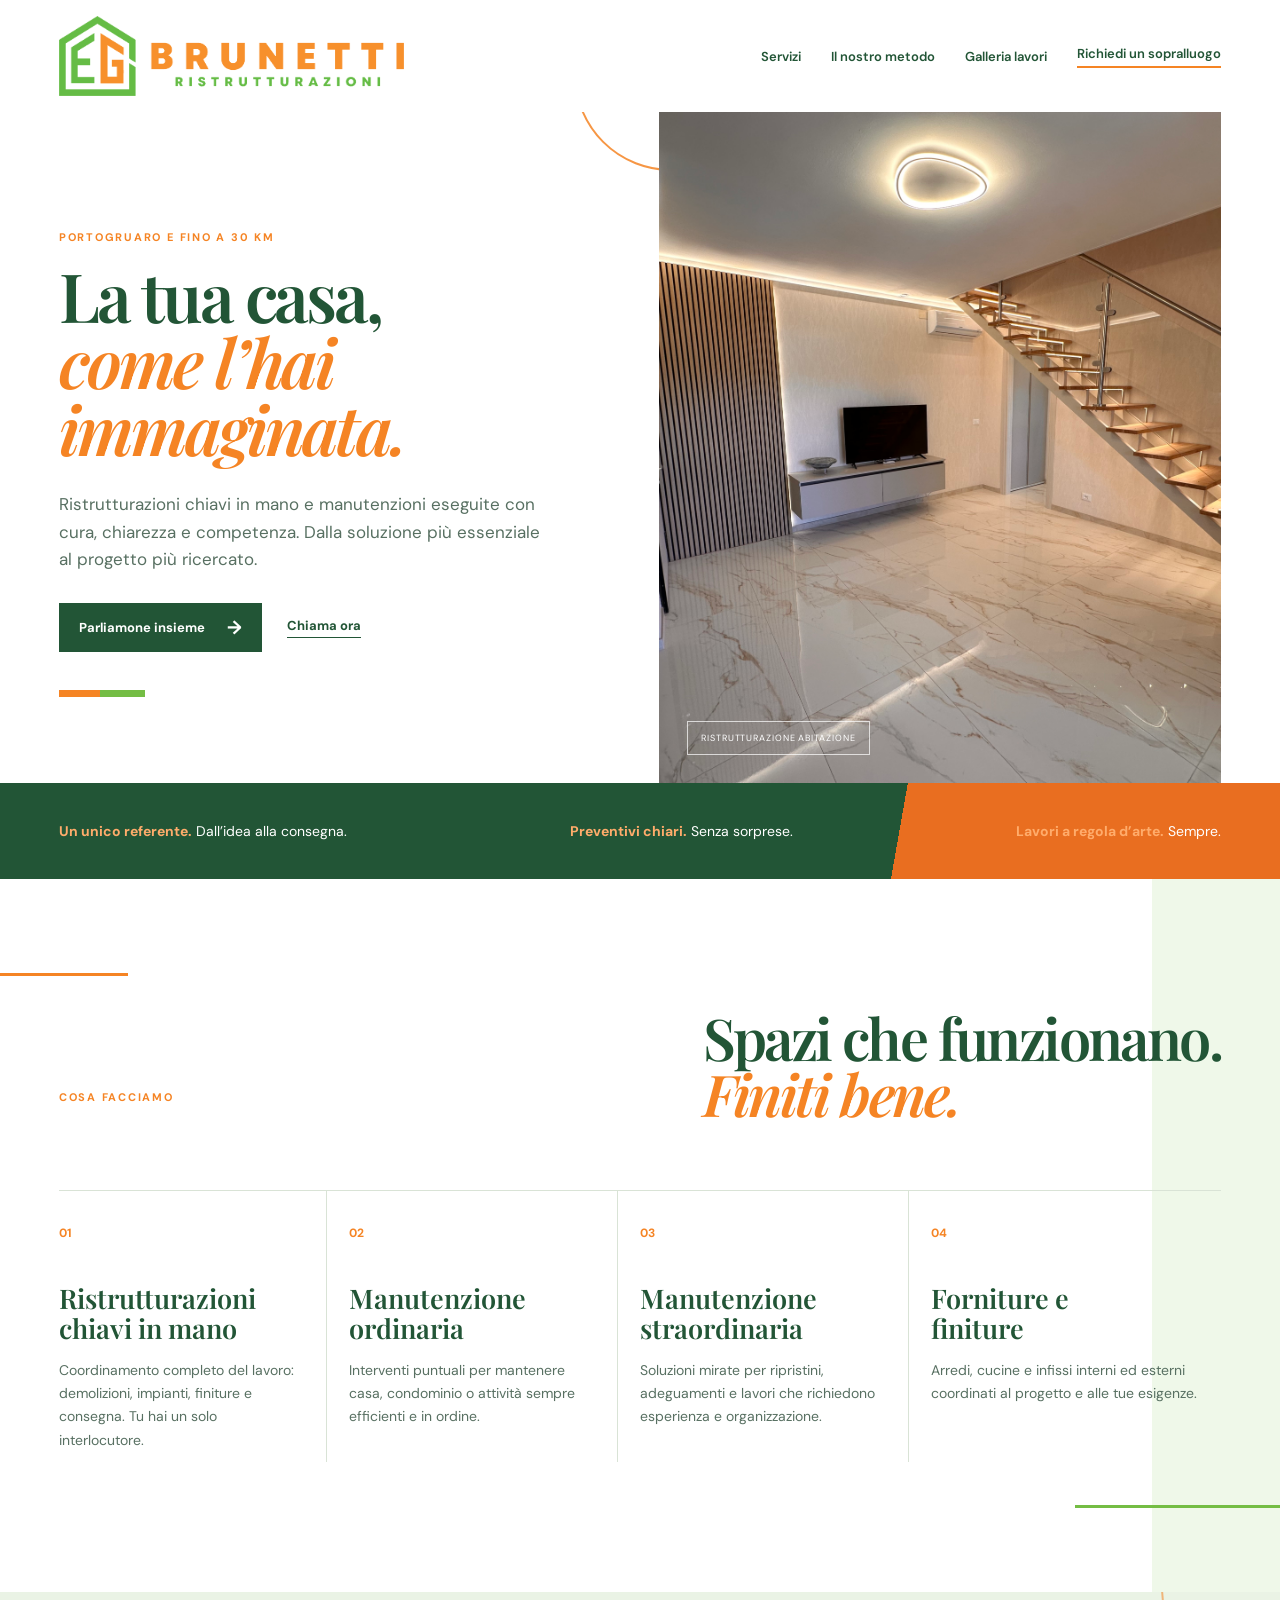
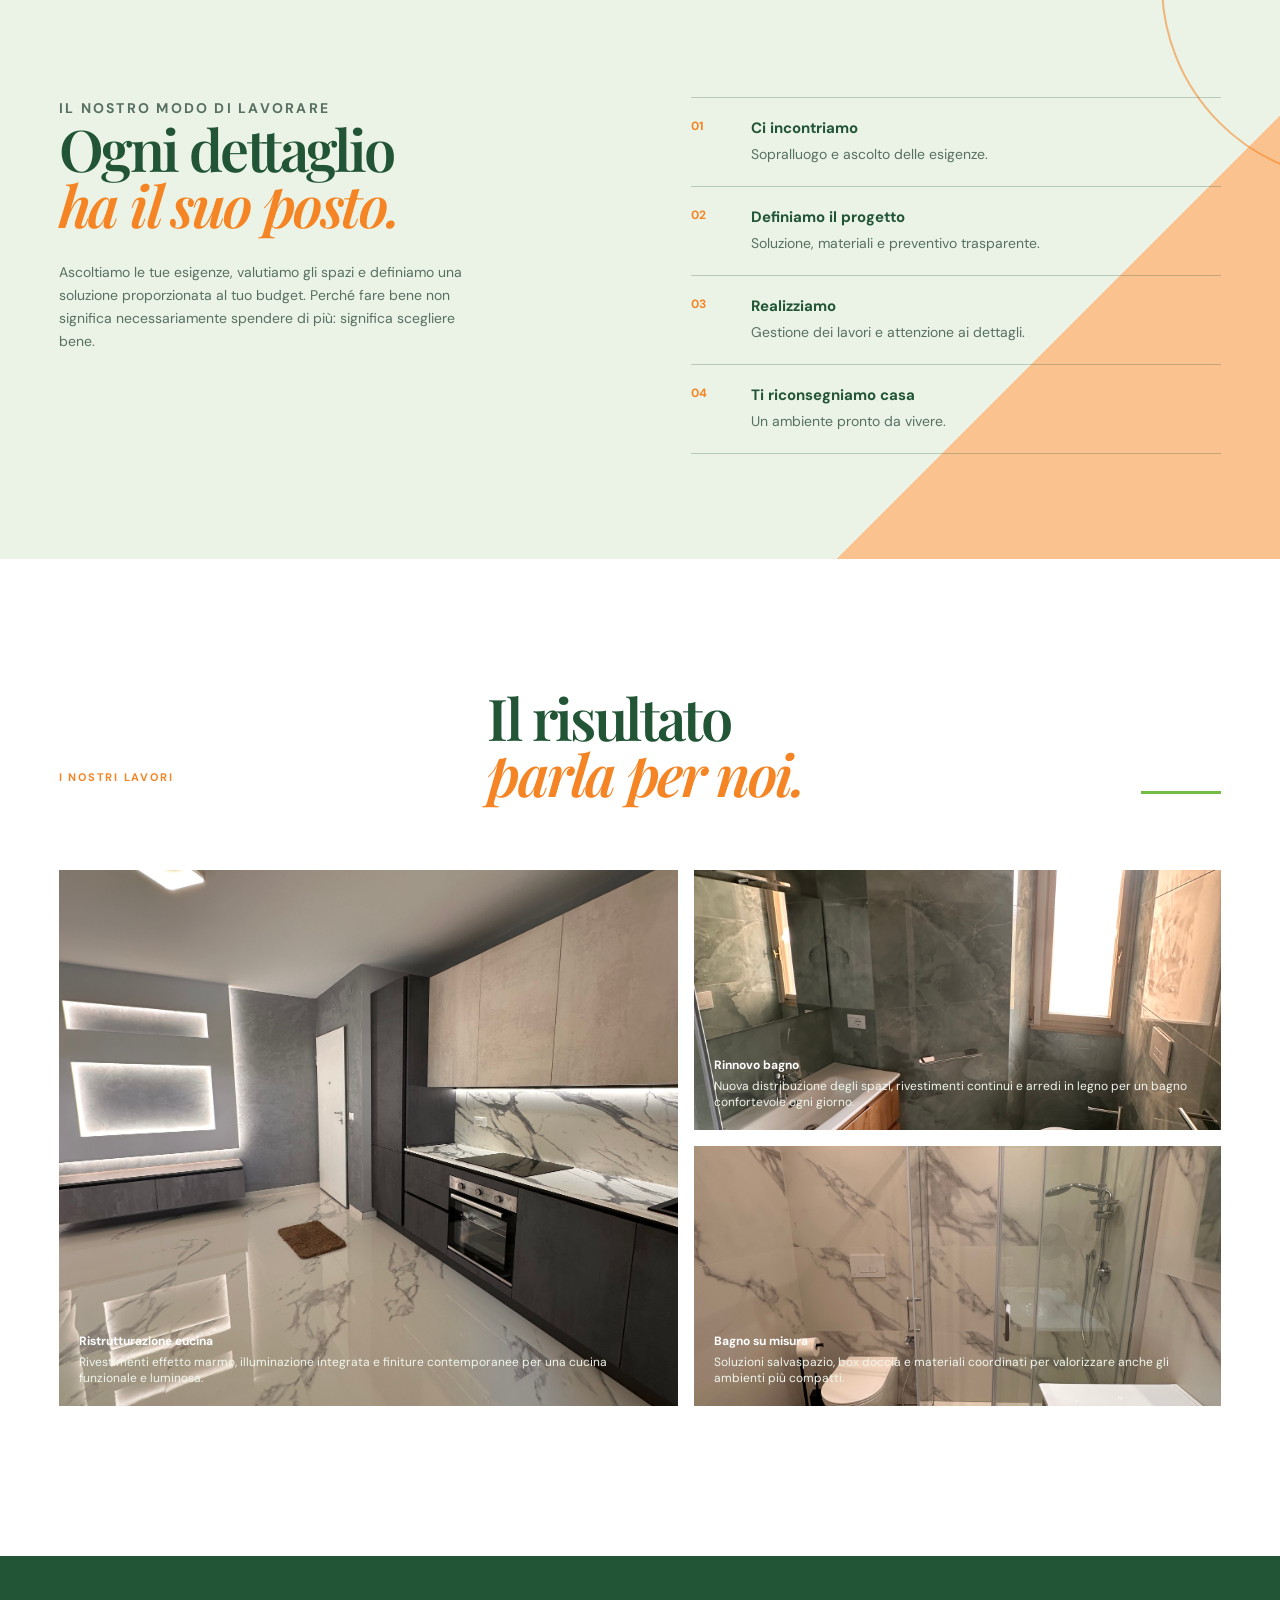
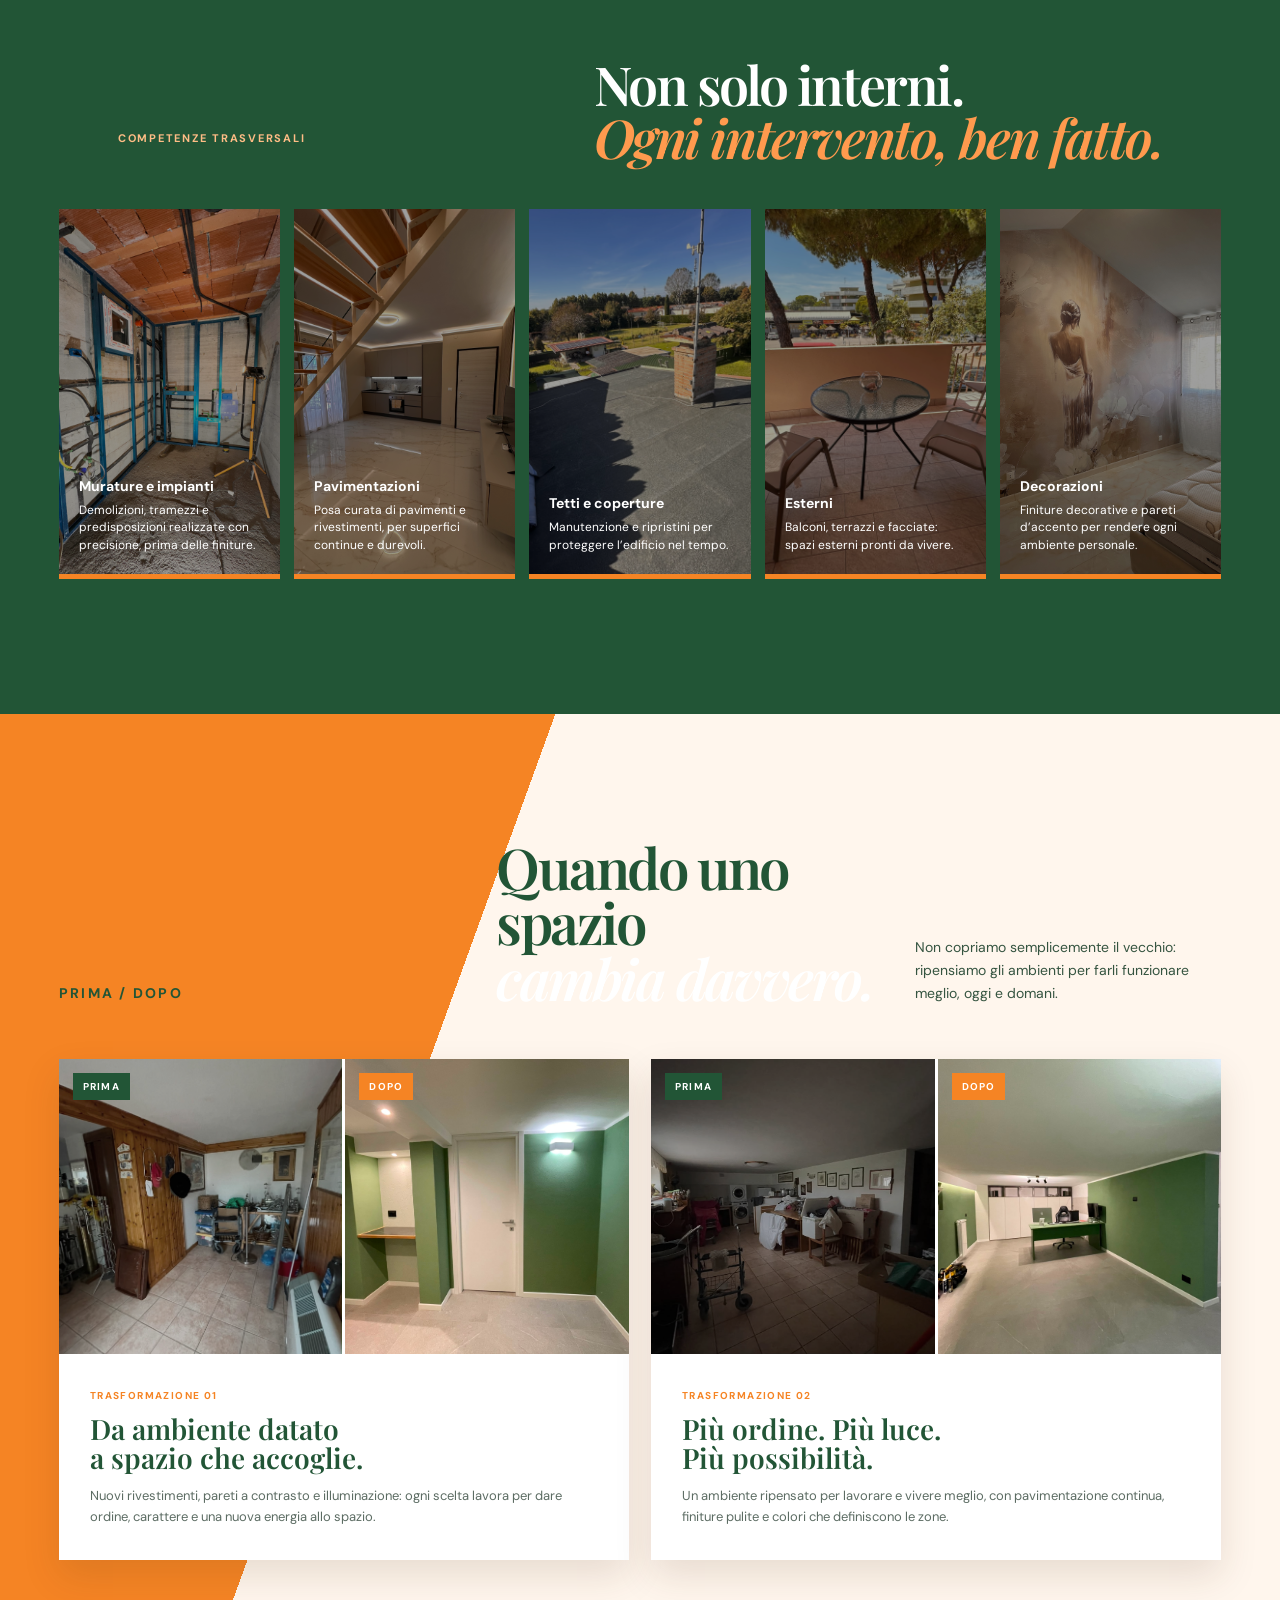
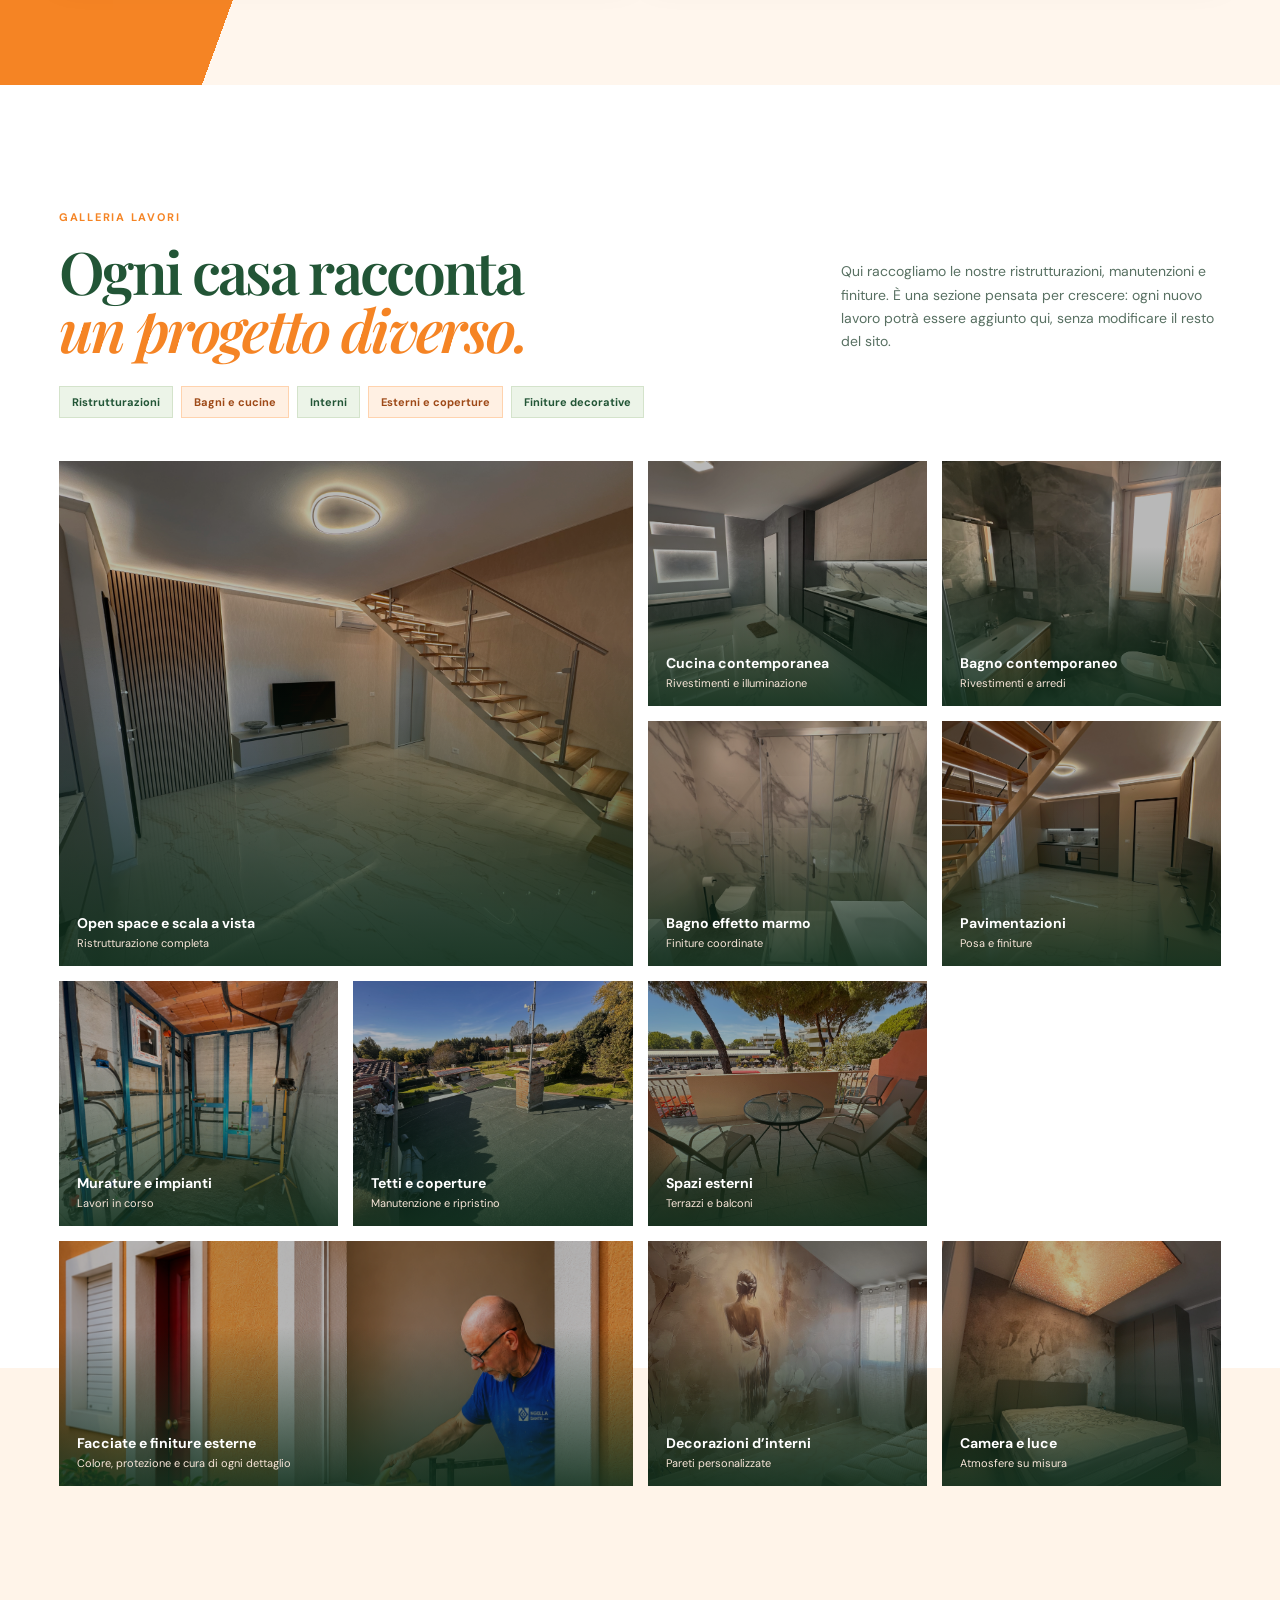
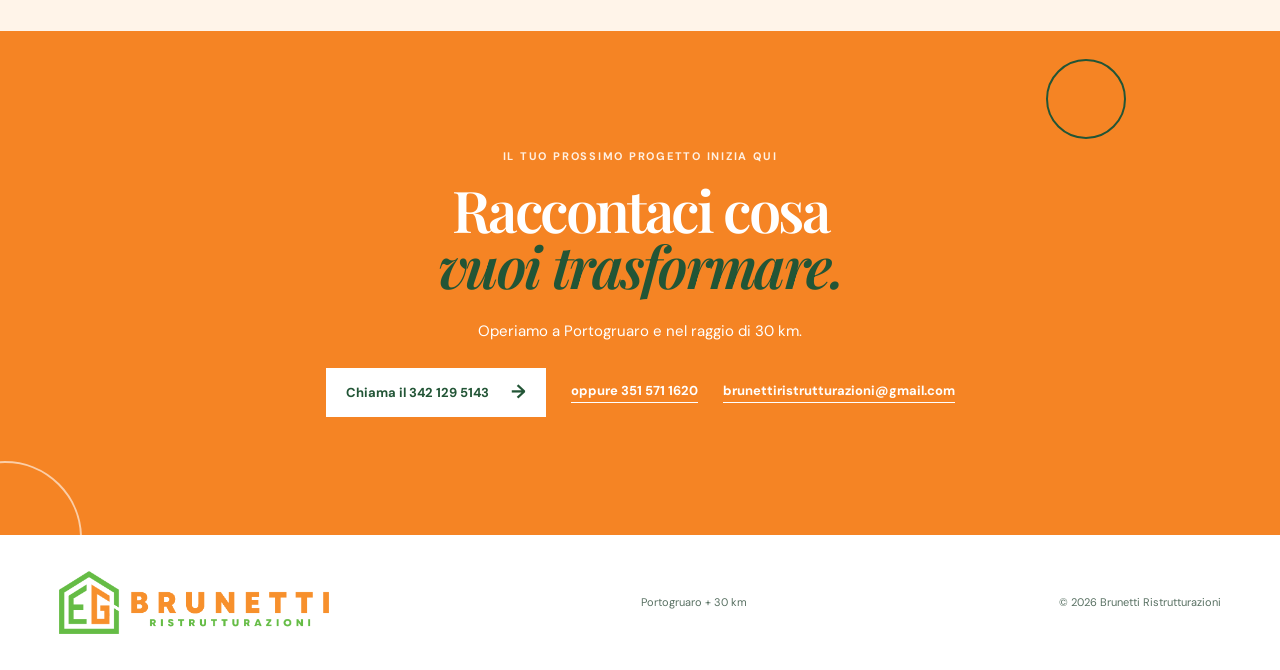
==== index.html @ 53bf651a "Pubblica sito Brunetti Ristrutturazioni" ====
<!doctype html>
<html lang="it">
<head>
  <meta charset="UTF-8" />
  <meta name="viewport" content="width=device-width, initial-scale=1.0" />
  <meta name="description" content="Brunetti Ristrutturazioni: ristrutturazioni chiavi in mano e manutenzioni a Portogruaro e entro 30 km." />
  <title>Brunetti Ristrutturazioni | Portogruaro</title>
  <link rel="preconnect" href="https://fonts.googleapis.com" />
  <link rel="preconnect" href="https://fonts.gstatic.com" crossorigin />
  <link href="https://fonts.googleapis.com/css2?family=DM+Sans:wght@400;500;600;700&family=Playfair+Display:wght@600;700&display=swap" rel="stylesheet" />
  <link rel="stylesheet" href="style.css" />
  <link rel="stylesheet" href="motion.css?v=2" />
  <link rel="stylesheet" href="portfolio.css?v=4" />
  <link rel="stylesheet" href="before-after.css?v=1" />
</head>
<body>
  <header class="site-header">
    <a class="brand" href="#top" aria-label="Brunetti Ristrutturazioni, home"><img src="images/logo-brunetti.png" alt="Brunetti Ristrutturazioni" /></a>
    <button class="menu-toggle" aria-label="Apri il menu" aria-expanded="false">☰</button>
    <nav><a href="#servizi">Servizi</a><a href="#metodo">Il nostro metodo</a><a href="#galleria">Galleria lavori</a><a class="nav-cta" href="#contatti">Richiedi un sopralluogo</a></nav>
  </header>

  <main id="top">
    <section class="hero">
      <div class="hero-copy">
        <p class="eyebrow">PORTOGRUARO E FINO A 30 KM</p>
        <h1>La tua casa,<br><em>come l’hai immaginata.</em></h1>
        <p class="intro">Ristrutturazioni chiavi in mano e manutenzioni eseguite con cura, chiarezza e competenza. Dalla soluzione più essenziale al progetto più ricercato.</p>
        <div class="hero-actions"><a class="button" href="#contatti">Parliamone insieme <span>→</span></a><a class="text-link" href="tel:+393421295143">Chiama ora</a></div>
      </div>
      <div class="hero-visual" aria-label="Ambiente ristrutturato con scala, illuminazione integrata e finiture contemporanee" style="position:relative;overflow:hidden"><img src="images/hero-ristrutturazione.jpeg?v=3" alt="Ristrutturazione di un soggiorno con scala e illuminazione integrata" style="position:absolute;inset:0;width:100%;height:100%;object-fit:cover;z-index:0" /><div class="visual-label" style="position:relative;z-index:1">Ristrutturazione abitazione</div></div>
    </section>

    <section class="trust-strip" aria-label="Punti di forza"><p><strong>Un unico referente.</strong> Dall’idea alla consegna.</p><p><strong>Preventivi chiari.</strong> Senza sorprese.</p><p><strong>Lavori a regola d’arte.</strong> Sempre.</p></section>

    <section id="servizi" class="section services">
      <div class="section-heading"><p class="eyebrow">COSA FACCIAMO</p><h2>Spazi che funzionano.<br><em>Finiti bene.</em></h2></div>
      <div class="service-list service-list-supplies">
        <article><span>01</span><h3>Ristrutturazioni<br>chiavi in mano</h3><p>Coordinamento completo del lavoro: demolizioni, impianti, finiture e consegna. Tu hai un solo interlocutore.</p></article>
        <article><span>02</span><h3>Manutenzione<br>ordinaria</h3><p>Interventi puntuali per mantenere casa, condominio o attività sempre efficienti e in ordine.</p></article>
        <article><span>03</span><h3>Manutenzione<br>straordinaria</h3><p>Soluzioni mirate per ripristini, adeguamenti e lavori che richiedono esperienza e organizzazione.</p></article>
        <article><span>04</span><h3>Forniture e<br>finiture</h3><p>Arredi, cucine e infissi interni ed esterni coordinati al progetto e alle tue esigenze.</p></article>
      </div>
    </section>

    <section id="metodo" class="method-section">
      <div class="method-copy"><p class="eyebrow">IL NOSTRO MODO DI LAVORARE</p><h2>Ogni dettaglio<br><em>ha il suo posto.</em></h2><p>Ascoltiamo le tue esigenze, valutiamo gli spazi e definiamo una soluzione proporzionata al tuo budget. Perché fare bene non significa necessariamente spendere di più: significa scegliere bene.</p></div>
      <ol class="steps"><li><b>01</b><div><h3>Ci incontriamo</h3><p>Sopralluogo e ascolto delle esigenze.</p></div></li><li><b>02</b><div><h3>Definiamo il progetto</h3><p>Soluzione, materiali e preventivo trasparente.</p></div></li><li><b>03</b><div><h3>Realizziamo</h3><p>Gestione dei lavori e attenzione ai dettagli.</p></div></li><li><b>04</b><div><h3>Ti riconsegniamo casa</h3><p>Un ambiente pronto da vivere.</p></div></li></ol>
    </section>

    <section id="lavori" class="section work">
      <div class="section-heading"><p class="eyebrow">I NOSTRI LAVORI</p><h2>Il risultato<br><em>parla per noi.</em></h2></div>
      <div class="gallery">
        <article class="project project-one"><img src="images/cucina-illuminazione.jpeg?v=3" alt="Cucina ristrutturata con illuminazione integrata" style="position:absolute;inset:0;width:100%;height:100%;object-fit:cover;z-index:0" /><span style="position:relative;z-index:1">Ristrutturazione cucina</span><p style="position:relative;z-index:1">Rivestimenti effetto marmo, illuminazione integrata e finiture contemporanee per una cucina funzionale e luminosa.</p></article>
        <article class="project project-two"><img src="images/bagno-verde.jpeg?v=3" alt="Bagno ristrutturato con rivestimenti verdi" style="position:absolute;inset:0;width:100%;height:100%;object-fit:cover;z-index:0" /><span style="position:relative;z-index:1">Rinnovo bagno</span><p style="position:relative;z-index:1">Nuova distribuzione degli spazi, rivestimenti continui e arredi in legno per un bagno confortevole ogni giorno.</p></article>
        <article class="project project-three"><img src="images/bagno-marmo.jpeg?v=3" alt="Bagno ristrutturato con finiture effetto marmo" style="position:absolute;inset:0;width:100%;height:100%;object-fit:cover;z-index:0" /><span style="position:relative;z-index:1">Bagno su misura</span><p style="position:relative;z-index:1">Soluzioni salvaspazio, box doccia e materiali coordinati per valorizzare anche gli ambienti più compatti.</p></article>
      </div>
    </section>

    <section class="portfolio-more" aria-label="Altri interventi realizzati">
      <div class="portfolio-more-heading"><p class="eyebrow">COMPETENZE TRASVERSALI</p><h2>Non solo interni.<br><em>Ogni intervento, ben fatto.</em></h2></div>
      <div class="more-grid">
        <article class="more-card"><img src="images/murature-impianti.jpeg" alt="Lavori di muratura e predisposizione impianti" /><span>Murature e impianti</span><p>Demolizioni, tramezzi e predisposizioni realizzate con precisione, prima delle finiture.</p></article>
        <article class="more-card"><img src="images/pavimentazioni.jpeg" alt="Pavimentazione interna e illuminazione" /><span>Pavimentazioni</span><p>Posa curata di pavimenti e rivestimenti, per superfici continue e durevoli.</p></article>
        <article class="more-card"><img src="images/tetti.jpeg" alt="Intervento di manutenzione su un tetto" /><span>Tetti e coperture</span><p>Manutenzione e ripristini per proteggere l’edificio nel tempo.</p></article>
        <article class="more-card"><img src="images/esterni.jpeg" alt="Spazio esterno e terrazzo rinnovato" /><span>Esterni</span><p>Balconi, terrazzi e facciate: spazi esterni pronti da vivere.</p></article>
        <article class="more-card"><img src="images/decorazioni.jpeg" alt="Decorazione murale in una camera da letto" /><span>Decorazioni</span><p>Finiture decorative e pareti d’accento per rendere ogni ambiente personale.</p></article>
      </div>
    </section>

    <section class="before-after" aria-label="Trasformazioni prima e dopo">
      <div class="before-after-heading"><p class="eyebrow">PRIMA / DOPO</p><h2>Quando uno spazio<br><em>cambia davvero.</em></h2><p>Non copriamo semplicemente il vecchio: ripensiamo gli ambienti per farli funzionare meglio, oggi e domani.</p></div>
      <div class="transformation-grid">
        <article class="transformation">
          <div class="comparison">
            <figure><img src="images/prima-spazio-legno.jpg" alt="Ambiente prima della ristrutturazione" /><figcaption>Prima</figcaption></figure>
            <figure><img src="images/dopo-spazio-verde.jpg" alt="Ambiente rinnovato con finiture verdi" /><figcaption>Dopo</figcaption></figure>
          </div>
          <div class="transformation-copy"><span>TRASFORMAZIONE 01</span><h3>Da ambiente datato<br>a spazio che accoglie.</h3><p>Nuovi rivestimenti, pareti a contrasto e illuminazione: ogni scelta lavora per dare ordine, carattere e una nuova energia allo spazio.</p></div>
        </article>
        <article class="transformation">
          <div class="comparison">
            <figure><img src="images/prima-spazio-ufficio.jpg" alt="Ambiente prima dell'intervento" /><figcaption>Prima</figcaption></figure>
            <figure><img src="images/dopo-spazio-ufficio.jpg" alt="Ufficio rinnovato dopo l'intervento" /><figcaption>Dopo</figcaption></figure>
          </div>
          <div class="transformation-copy"><span>TRASFORMAZIONE 02</span><h3>Più ordine. Più luce.<br>Più possibilità.</h3><p>Un ambiente ripensato per lavorare e vivere meglio, con pavimentazione continua, finiture pulite e colori che definiscono le zone.</p></div>
        </article>
      </div>
    </section>

    <section id="galleria" class="full-portfolio">
      <div class="full-portfolio-intro">
        <div><p class="eyebrow">GALLERIA LAVORI</p><h2>Ogni casa racconta<br><em>un progetto diverso.</em></h2></div>
        <p>Qui raccogliamo le nostre ristrutturazioni, manutenzioni e finiture. È una sezione pensata per crescere: ogni nuovo lavoro potrà essere aggiunto qui, senza modificare il resto del sito.</p>
      </div>
      <div class="gallery-legend"><span>Ristrutturazioni</span><span>Bagni e cucine</span><span>Interni</span><span>Esterni e coperture</span><span>Finiture decorative</span></div>
      <div class="full-grid">
        <!-- Per aggiungere un nuovo lavoro, duplica uno dei blocchi “full-card” qui sotto. -->
        <article class="full-card card-large"><img src="images/hero-ristrutturazione.jpeg" alt="Ristrutturazione di soggiorno con scala a vista" /><div><b>Open space e scala a vista</b><p>Ristrutturazione completa</p></div></article>
        <article class="full-card"><img src="images/cucina-illuminazione.jpeg" alt="Cucina moderna ristrutturata" /><div><b>Cucina contemporanea</b><p>Rivestimenti e illuminazione</p></div></article>
        <article class="full-card"><img src="images/bagno-verde.jpeg" alt="Bagno con rivestimenti verdi" /><div><b>Bagno contemporaneo</b><p>Rivestimenti e arredi</p></div></article>
        <article class="full-card"><img src="images/bagno-marmo.jpeg" alt="Bagno con effetto marmo" /><div><b>Bagno effetto marmo</b><p>Finiture coordinate</p></div></article>
        <article class="full-card"><img src="images/pavimentazioni.jpeg" alt="Pavimentazione lucida in ambiente ristrutturato" /><div><b>Pavimentazioni</b><p>Posa e finiture</p></div></article>
        <article class="full-card"><img src="images/murature-impianti.jpeg" alt="Lavori di muratura e impianti" /><div><b>Murature e impianti</b><p>Lavori in corso</p></div></article>
        <article class="full-card"><img src="images/tetti.jpeg" alt="Lavori su un tetto" /><div><b>Tetti e coperture</b><p>Manutenzione e ripristino</p></div></article>
        <article class="full-card"><img src="images/esterni.jpeg" alt="Terrazzo esterno rinnovato" /><div><b>Spazi esterni</b><p>Terrazzi e balconi</p></div></article>
        <article class="full-card card-facciata"><img src="images/facciata-finiture.png" alt="Lavoro di finitura su una facciata esterna" /><div><b>Facciate e finiture esterne</b><p>Colore, protezione e cura di ogni dettaglio</p></div></article>
        <article class="full-card"><img src="images/decorazioni.jpeg" alt="Parete decorativa in una camera" /><div><b>Decorazioni d’interni</b><p>Pareti personalizzate</p></div></article>
        <article class="full-card"><img src="images/camera-luce.jpeg?v=4" alt="Camera con controsoffitto luminoso" /><div><b>Camera e luce</b><p>Atmosfere su misura</p></div></article>
      </div>
    </section>

    <section id="contatti" class="contact-section"><p class="eyebrow">IL TUO PROSSIMO PROGETTO INIZIA QUI</p><h2>Raccontaci cosa<br><em>vuoi trasformare.</em></h2><p>Operiamo a Portogruaro e nel raggio di 30 km.</p><div class="contact-actions"><a class="button light" href="tel:+393421295143">Chiama il 342 129 5143 <span>→</span></a><a class="phone-link" href="tel:+393515711620">oppure 351 571 1620</a><a class="phone-link" href="mailto:brunettiristrutturazioni@gmail.com">brunettiristrutturazioni@gmail.com</a></div></section>
  </main>
  <footer><a class="brand" href="#top"><img src="images/logo-brunetti.png" alt="Brunetti Ristrutturazioni" /></a><p>Portogruaro + 30 km</p><p>© <span id="year"></span> Brunetti Ristrutturazioni</p></footer>
  <script>document.getElementById('year').textContent = new Date().getFullYear(); const b=document.querySelector('.menu-toggle'),n=document.querySelector('nav');b.addEventListener('click',()=>{n.classList.toggle('open');b.setAttribute('aria-expanded',n.classList.contains('open'))});</script>
</body>
</html>
---- style.css ----
:root{--ink:#225536;--muted:#587062;--paper:#fff;--sand:#edf4eb;--accent:#f58424;--line:#d9e3d6}*{box-sizing:border-box}html{scroll-behavior:smooth}body{margin:0;background:var(--paper);color:var(--ink);font-family:'DM Sans',sans-serif}a{color:inherit;text-decoration:none}.site-header{height:86px;max-width:1340px;margin:auto;padding:0 4.6vw;display:flex;align-items:center;justify-content:space-between}.brand{display:inline-flex;align-items:center}.brand img{display:block;width:218px;height:auto;max-height:58px;object-fit:contain}.site-header nav{display:flex;align-items:center;gap:30px;font-size:13px;font-weight:600}.nav-cta{border-bottom:2px solid var(--accent);padding-bottom:4px}.menu-toggle{display:none;border:0;background:none;font-size:22px;color:var(--ink)}.hero{min-height:610px;max-width:1440px;margin:auto;display:grid;grid-template-columns:1.03fr .97fr}.hero-copy{padding:118px 7vw 86px max(4.6vw,calc((100vw - 1308px)/2));align-self:center}.eyebrow{font-size:11px;letter-spacing:.16em;font-weight:700;color:var(--accent);margin:0 0 18px}h1,h2{font-family:'Playfair Display',serif;font-weight:600;letter-spacing:-.045em;line-height:.98;margin:0}h1{font-size:clamp(48px,5.3vw,80px)}h1 em,h2 em{font-weight:600;color:var(--accent)}.intro{font-size:17px;line-height:1.6;color:var(--muted);max-width:485px;margin:30px 0}.hero-actions,.contact-actions{display:flex;align-items:center;gap:25px}.button{background:var(--ink);color:#fff;padding:16px 20px;font-weight:700;font-size:13px;display:inline-flex;align-items:center;gap:22px;transition:.2s}.button:hover{background:var(--accent)}.button span{font-size:19px;line-height:0}.text-link,.phone-link{font-size:13px;font-weight:700;border-bottom:1px solid currentColor;padding-bottom:3px}.hero-visual{margin:0 4.6vw 0 0;min-height:530px;background:linear-gradient(135deg,rgba(34,85,54,.08),rgba(34,85,54,.32)),url('images/hero.jpg') center/cover,#b8c9b9;display:flex;align-items:flex-end;padding:28px}.visual-label{border:1px solid rgba(255,255,255,.7);color:#fff;padding:10px 13px;text-transform:uppercase;letter-spacing:.1em;font-size:9px}.trust-strip{background:var(--ink);color:white;min-height:96px;padding:24px max(4.6vw,calc((100vw - 1308px)/2));display:flex;align-items:center;justify-content:space-between;gap:25px;font-size:14px}.trust-strip p{margin:0}.trust-strip strong{color:#ffac6b}.section{max-width:1340px;margin:auto;padding:130px 4.6vw}.section-heading{display:flex;justify-content:space-between;align-items:flex-end;margin-bottom:68px}.section-heading h2,.method-copy h2,.contact-section h2{font-size:clamp(42px,4.5vw,65px)}.service-list{display:grid;grid-template-columns:repeat(3,1fr);border-top:1px solid var(--line)}.service-list article{padding:30px 36px 10px 0;margin-right:30px;border-right:1px solid var(--line)}.service-list article:last-child{border:0;margin:0;padding-right:0}.service-list span{font-size:12px;color:var(--accent);font-weight:700}.service-list h3{font-family:'Playfair Display';font-size:27px;line-height:1.1;font-weight:600;margin:42px 0 16px}.service-list p,.method-copy>p,.steps p{font-size:14px;color:var(--muted);line-height:1.65;margin:0}.method-section{background:var(--sand);padding:105px max(4.6vw,calc((100vw - 1308px)/2));display:grid;grid-template-columns:1fr 1fr;gap:8vw}.method-copy>p:not(.eyebrow){max-width:430px;margin-top:28px}.steps{list-style:none;padding:0;margin:0;border-top:1px solid rgba(34,85,54,.25)}.steps li{display:grid;grid-template-columns:60px 1fr;padding:20px 0;border-bottom:1px solid rgba(34,85,54,.25)}.steps b{color:var(--accent);font-size:12px}.steps h3{margin:0 0 5px;font-size:15px}.work{padding-bottom:150px}.gallery{display:grid;grid-template-columns:1.08fr .92fr;grid-template-rows:260px 260px;gap:16px}.project{background-color:#b8c9b9;background-position:center;background-size:cover;display:flex;flex-direction:column;justify-content:flex-end;padding:20px;color:#fff;position:relative;isolation:isolate}.project:before{content:'';position:absolute;inset:0;background:linear-gradient(180deg,transparent,rgba(23,68,43,.65));z-index:-1}.project-one{grid-row:span 2;background-image:url('images/project-1.jpg')}.project-two{background-image:url('images/project-2.jpg')}.project-three{background-image:url('images/project-3.jpg')}.project span{font-weight:700;font-size:12px}.project p{font-size:12px;margin:5px 0 0;color:#f0f6ed}.contact-section{background:var(--accent);color:#fff;text-align:center;padding:118px 20px}.contact-section .eyebrow{color:#fff0e2}.contact-section h2 em{color:var(--ink)}.contact-section>p:not(.eyebrow){font-size:15px;margin:27px 0}.contact-actions{justify-content:center}.button.light{background:#fff;color:var(--ink)}.button.light:hover{background:var(--ink);color:#fff}footer{max-width:1340px;margin:auto;padding:36px 4.6vw;display:flex;justify-content:space-between;align-items:center;font-size:11px;color:var(--muted)}footer p{margin:0}@media(max-width:760px){.site-header{height:72px}.brand img{width:180px;max-height:46px}.menu-toggle{display:block}.site-header nav{display:none}.site-header nav.open{display:flex;position:absolute;z-index:2;top:72px;left:0;right:0;background:var(--paper);padding:20px 5vw;flex-direction:column;align-items:flex-start;gap:20px;border-bottom:1px solid var(--line)}.hero{grid-template-columns:1fr}.hero-copy{padding:70px 7vw 55px}.hero-visual{margin:0;min-height:350px}.trust-strip{display:block;padding-top:24px;padding-bottom:24px}.trust-strip p{margin:11px 0}.section{padding:78px 7vw}.section-heading{display:block;margin-bottom:42px}.section-heading .eyebrow{margin-bottom:12px}.service-list{display:block}.service-list article{border-right:0;border-bottom:1px solid var(--line);padding:25px 0;margin:0}.service-list h3{margin:24px 0 10px}.method-section{padding:78px 7vw;display:block}.steps{margin-top:50px}.gallery{display:block}.project{height:260px;margin-bottom:14px}.contact-section{padding:78px 7vw}.contact-actions{flex-direction:column;gap:20px}footer{padding:30px 7vw;align-items:flex-start;gap:20px;flex-direction:column}}
---- motion.css ----
/* Dettagli grafici del marchio: linee sottili, verdi e arancioni. */
.hero { position: relative; overflow: hidden; }
.hero::before { content: ''; position: absolute; width: 190px; height: 190px; right: 40%; top: -135px; border: 2px solid var(--accent); border-radius: 50%; opacity: .85; }
.hero::after { content: ''; position: absolute; width: 128px; height: 128px; right: 32%; bottom: -94px; border: 2px solid #74bd44; border-radius: 50%; opacity: .9; }
.hero-copy, .hero-visual { position: relative; z-index: 1; }

.services { position: relative; }
.services::before { content: ''; position: absolute; left: 0; top: 94px; width: 10vw; max-width: 135px; height: 3px; background: var(--accent); }
.services::after { content: ''; position: absolute; right: 0; bottom: 84px; width: 16vw; max-width: 220px; height: 3px; background: #74bd44; }

.method-section { position: relative; overflow: hidden; }
.method-section::before { content: ''; position: absolute; width: 390px; height: 390px; right: -275px; top: -205px; border: 2px solid var(--accent); border-radius: 50%; opacity: .55; }
.method-copy, .steps { position: relative; z-index: 1; }

.work .section-heading::after { content: ''; display: block; width: 80px; height: 3px; margin: 0 0 8px 24px; background: #74bd44; }

.contact-section { position: relative; overflow: hidden; }
.contact-section::before, .contact-section::after { content: ''; position: absolute; border: 2px solid rgba(255,255,255,.6); border-radius: 50%; }
.contact-section::before { width: 150px; height: 150px; left: -72px; bottom: -80px; }
.contact-section::after { width: 76px; height: 76px; right: 12%; top: 28px; border-color: var(--ink); }
.contact-section > * { position: relative; z-index: 1; }

@media (max-width: 760px) {
  .hero::before { right: -70px; top: -112px; }
  .hero::after { right: 12px; bottom: -88px; }
  .services::before { top: 45px; width: 52px; }
  .services::after { bottom: 42px; width: 82px; }
  .work .section-heading::after { margin: 21px 0 0; }
}

/* Fotografie selezionate dal portfolio Brunetti Ristrutturazioni. */
.hero-visual {
  background-image: linear-gradient(135deg, rgba(34, 85, 54, .08), rgba(34, 85, 54, .32)), url('images/hero-ristrutturazione.jpeg') !important;
}
.project-one { background-image: url('images/cucina-illuminazione.jpeg') !important; }
.project-two { background-image: url('images/bagno-verde.jpeg') !important; }
.project-three { background-image: url('images/bagno-marmo.jpeg') !important; }

.service-list-supplies { grid-template-columns: repeat(4, 1fr); }
.service-list-supplies article { margin-right: 22px; padding-right: 24px; }

.portfolio-more { max-width: 1340px; margin: 0 auto; padding: 0 4.6vw 135px; }
.portfolio-more-heading { display: flex; justify-content: space-between; align-items: flex-end; margin-bottom: 46px; }
.portfolio-more-heading h2 { font-family: 'Playfair Display', serif; font-size: clamp(38px, 4.2vw, 58px); font-weight: 600; letter-spacing: -.045em; line-height: .98; margin: 0; }
.portfolio-more-heading h2 em { color: var(--accent); }
.more-grid { display: grid; grid-template-columns: repeat(5, minmax(0, 1fr)); gap: 14px; }
.more-card { min-height: 370px; position: relative; overflow: hidden; display: flex; flex-direction: column; justify-content: flex-end; padding: 20px; color: #fff; background: var(--ink); }
.more-card img { position: absolute; inset: 0; width: 100%; height: 100%; object-fit: cover; filter: brightness(.62); }
.more-card span, .more-card p { position: relative; z-index: 1; }
.more-card span { font-size: 14px; font-weight: 700; }
.more-card p { margin: 7px 0 0; font-size: 12px; line-height: 1.45; }

@media (max-width: 960px) {
  .service-list-supplies { grid-template-columns: repeat(2, 1fr); }
  .service-list-supplies article:nth-child(2) { border-right: 0; margin-right: 0; padding-right: 0; }
  .more-grid { grid-template-columns: repeat(3, 1fr); }
}

@media (max-width: 760px) {
  .service-list-supplies article { margin-right: 0; padding-right: 0; }
  .portfolio-more { padding: 0 7vw 78px; }
  .portfolio-more-heading { display: block; margin-bottom: 34px; }
  .more-grid { grid-template-columns: 1fr; }
  .more-card { min-height: 290px; }
}
---- portfolio.css ----
/* Colore e galleria completa: tutte le aggiunte future restano concentrate qui. */
.hero-copy::after { content: ''; display: block; width: 86px; height: 7px; margin-top: 38px; background: linear-gradient(90deg, var(--accent) 0 48%, #74bd44 48% 100%); }
.trust-strip { background: linear-gradient(100deg, var(--ink) 0 70%, #e96e20 70% 100%); }
.services { background: linear-gradient(90deg, #fff 0 90%, #eff8e9 90% 100%); }
.method-section { background: linear-gradient(135deg, #eaf3e5 0 76%, #f9c28f 76% 100%); }
.portfolio-more { padding-top: 102px; background: #225536; color: #fff; max-width: none; }
.portfolio-more .eyebrow { color: #ffbd86; }
.portfolio-more h2 em { color: #ff9a4e; }
.portfolio-more .more-grid { max-width: 1340px; margin: 0 auto; }
.portfolio-more-heading { max-width: 1340px; margin-left: auto; margin-right: auto; padding: 0 4.6vw; }
.more-card { border-bottom: 5px solid var(--accent); }

.full-portfolio { max-width: 1440px; margin: 0 auto; padding: 125px 4.6vw 145px; background: linear-gradient(180deg, #fff 0 83%, #fff4e9 83% 100%); }
.full-portfolio-intro { display: flex; justify-content: space-between; align-items: flex-end; gap: 60px; margin-bottom: 28px; }
.full-portfolio h2 { font-family: 'Playfair Display', serif; font-size: clamp(42px, 4.6vw, 66px); font-weight: 600; letter-spacing: -.045em; line-height: .98; margin: 0; }
.full-portfolio h2 em { color: var(--accent); }
.full-portfolio-intro > p { max-width: 380px; margin: 0 0 5px; color: var(--muted); font-size: 14px; line-height: 1.65; }
.gallery-legend { display: flex; flex-wrap: wrap; gap: 8px; margin: 0 0 43px; }
.gallery-legend span { padding: 8px 12px; color: var(--ink); background: #ecf4e8; border: 1px solid #d4e3cb; font-size: 11px; font-weight: 700; }
.gallery-legend span:nth-child(even) { color: #9e4917; background: #fff0e3; border-color: #ffd3ae; }
.full-grid { display: grid; grid-template-columns: repeat(4, minmax(0, 1fr)); grid-auto-rows: 245px; gap: 15px; }
.full-card { position: relative; overflow: hidden; background: var(--ink); color: #fff; isolation: isolate; }
.full-card.card-large { grid-column: span 2; grid-row: span 2; }
.full-card.card-facciata { grid-column: span 2; }
.full-card.card-facciata img { object-position: 34% center; }
.full-card img { width: 100%; height: 100%; object-fit: cover; display: block; filter: brightness(.72); transition: transform .4s ease, filter .4s ease; }
.full-card::after { content: ''; position: absolute; inset: 35% 0 0; background: linear-gradient(transparent, rgba(18, 50, 31, .88)); z-index: 1; }
.full-card:hover img { transform: scale(1.045); filter: brightness(.85); }
.full-card div { position: absolute; right: 18px; bottom: 16px; left: 18px; z-index: 2; }
.full-card b { display: block; font-size: 14px; }
.full-card p { margin: 4px 0 0; color: #f8e6d9; font-size: 11px; }
.site-header { height: 112px; }
.site-header .brand img { width: 345px; max-height: 82px; }
footer .brand img { width: 270px; max-height: 64px; }

@media (max-width: 900px) {
  .full-portfolio-intro { display: block; }
  .full-portfolio-intro > p { margin-top: 26px; }
  .full-grid { grid-template-columns: repeat(2, minmax(0, 1fr)); grid-auto-rows: 280px; }
  .portfolio-more-heading { padding: 0 7vw; }
}
@media (max-width: 760px) {
  .site-header { height: 88px; }
  .site-header .brand img { width: 250px; max-height: 59px; }
  footer .brand img { width: 220px; max-height: 53px; }
  .trust-strip { background: var(--ink); }
  .services { background: #fff; }
  .method-section { background: #eaf3e5; }
  .portfolio-more { padding-top: 78px; }
  .full-portfolio { padding: 80px 7vw; }
  .gallery-legend { margin-bottom: 28px; }
  .full-grid { grid-template-columns: 1fr; grid-auto-rows: 265px; }
  .full-card.card-large { grid-column: auto; grid-row: auto; min-height: 360px; }
  .full-card.card-facciata { grid-column: auto; }
}
---- before-after.css ----
.before-after { padding: 125px 4.6vw; background: linear-gradient(110deg, #f58424 0 34%, #fff6ed 34% 100%); }
.before-after-heading { max-width: 1340px; margin: 0 auto 54px; display: grid; grid-template-columns: 1.05fr 1fr .8fr; align-items: end; gap: 35px; }
.before-after-heading .eyebrow { color: #225536; }
.before-after-heading h2 { margin: 0; color: #225536; font-family: 'Playfair Display', serif; font-size: clamp(42px, 4.4vw, 64px); font-weight: 600; letter-spacing: -.045em; line-height: .98; }
.before-after-heading h2 em { color: #fff; }
.before-after-heading > p { margin: 0; color: #355440; font-size: 14px; line-height: 1.65; }
.transformation-grid { max-width: 1340px; margin: 0 auto; display: grid; grid-template-columns: repeat(2, minmax(0, 1fr)); gap: 22px; }
.transformation { background: #fff; box-shadow: 0 16px 35px rgba(78, 48, 20, .13); }
.comparison { display: grid; grid-template-columns: 1fr 1fr; gap: 3px; background: #fff; }
.comparison figure { position: relative; min-height: 295px; margin: 0; overflow: hidden; background: #e1ded9; }
.comparison img { display: block; width: 100%; height: 100%; position: absolute; inset: 0; object-fit: cover; }
.comparison figure:first-child img { filter: saturate(.7) brightness(.82); }
.comparison figcaption { position: absolute; top: 14px; left: 14px; padding: 7px 10px; color: #fff; background: #225536; font-size: 10px; font-weight: 700; letter-spacing: .12em; text-transform: uppercase; }
.comparison figure:last-child figcaption { background: #f58424; }
.transformation-copy { padding: 29px 31px 33px; }
.transformation-copy span { color: #f58424; font-size: 10px; font-weight: 700; letter-spacing: .14em; }
.transformation-copy h3 { margin: 10px 0 12px; color: #225536; font-family: 'Playfair Display', serif; font-size: 28px; font-weight: 600; line-height: 1.05; }
.transformation-copy p { margin: 0; color: #5c6c63; font-size: 13px; line-height: 1.65; }
@media (max-width: 900px) { .before-after-heading { display: block; } .before-after-heading > p { max-width: 420px; margin-top: 25px; } .transformation-grid { grid-template-columns: 1fr; max-width: 650px; } }
@media (max-width: 760px) { .before-after { padding: 78px 7vw; background: linear-gradient(180deg, #f58424 0 22%, #fff6ed 22% 100%); } .before-after-heading h2 { font-size: 43px; } .comparison figure { min-height: 205px; } .transformation-copy { padding: 24px 20px 27px; } .transformation-copy h3 { font-size: 25px; } }
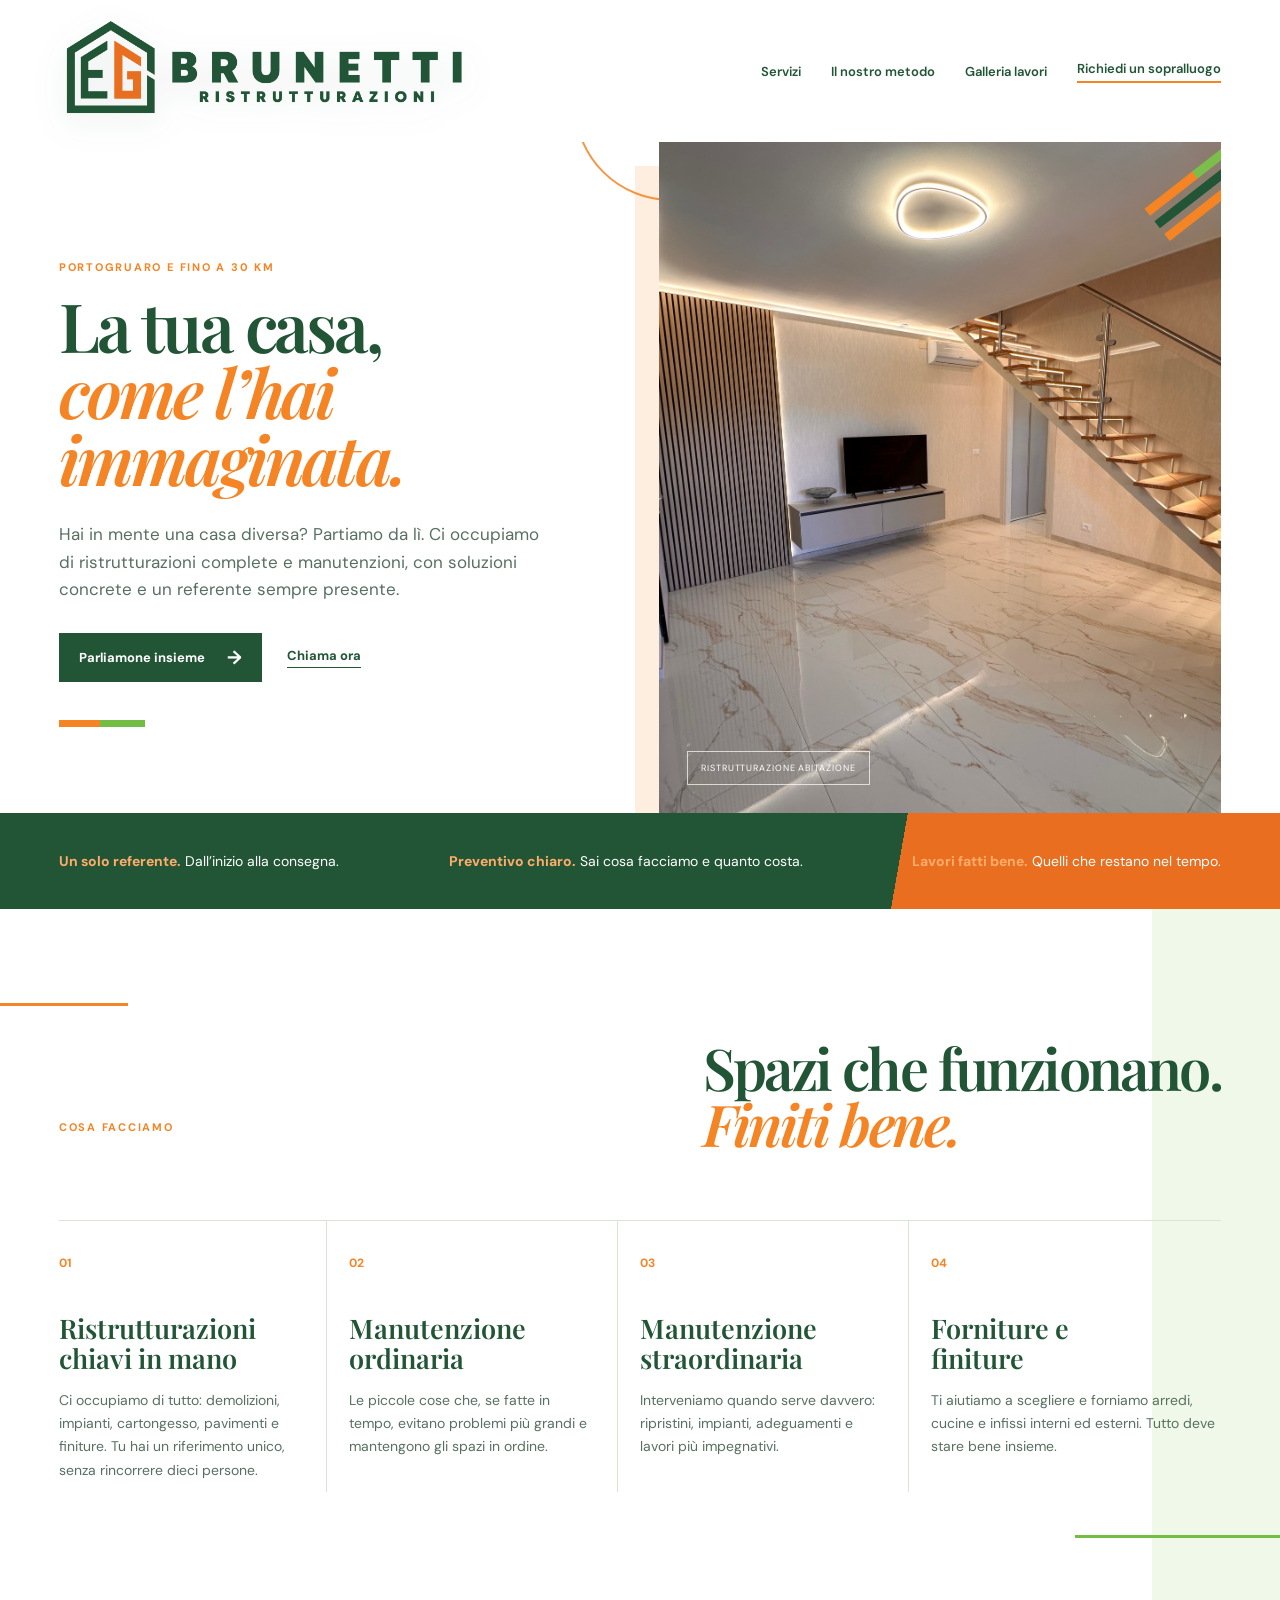
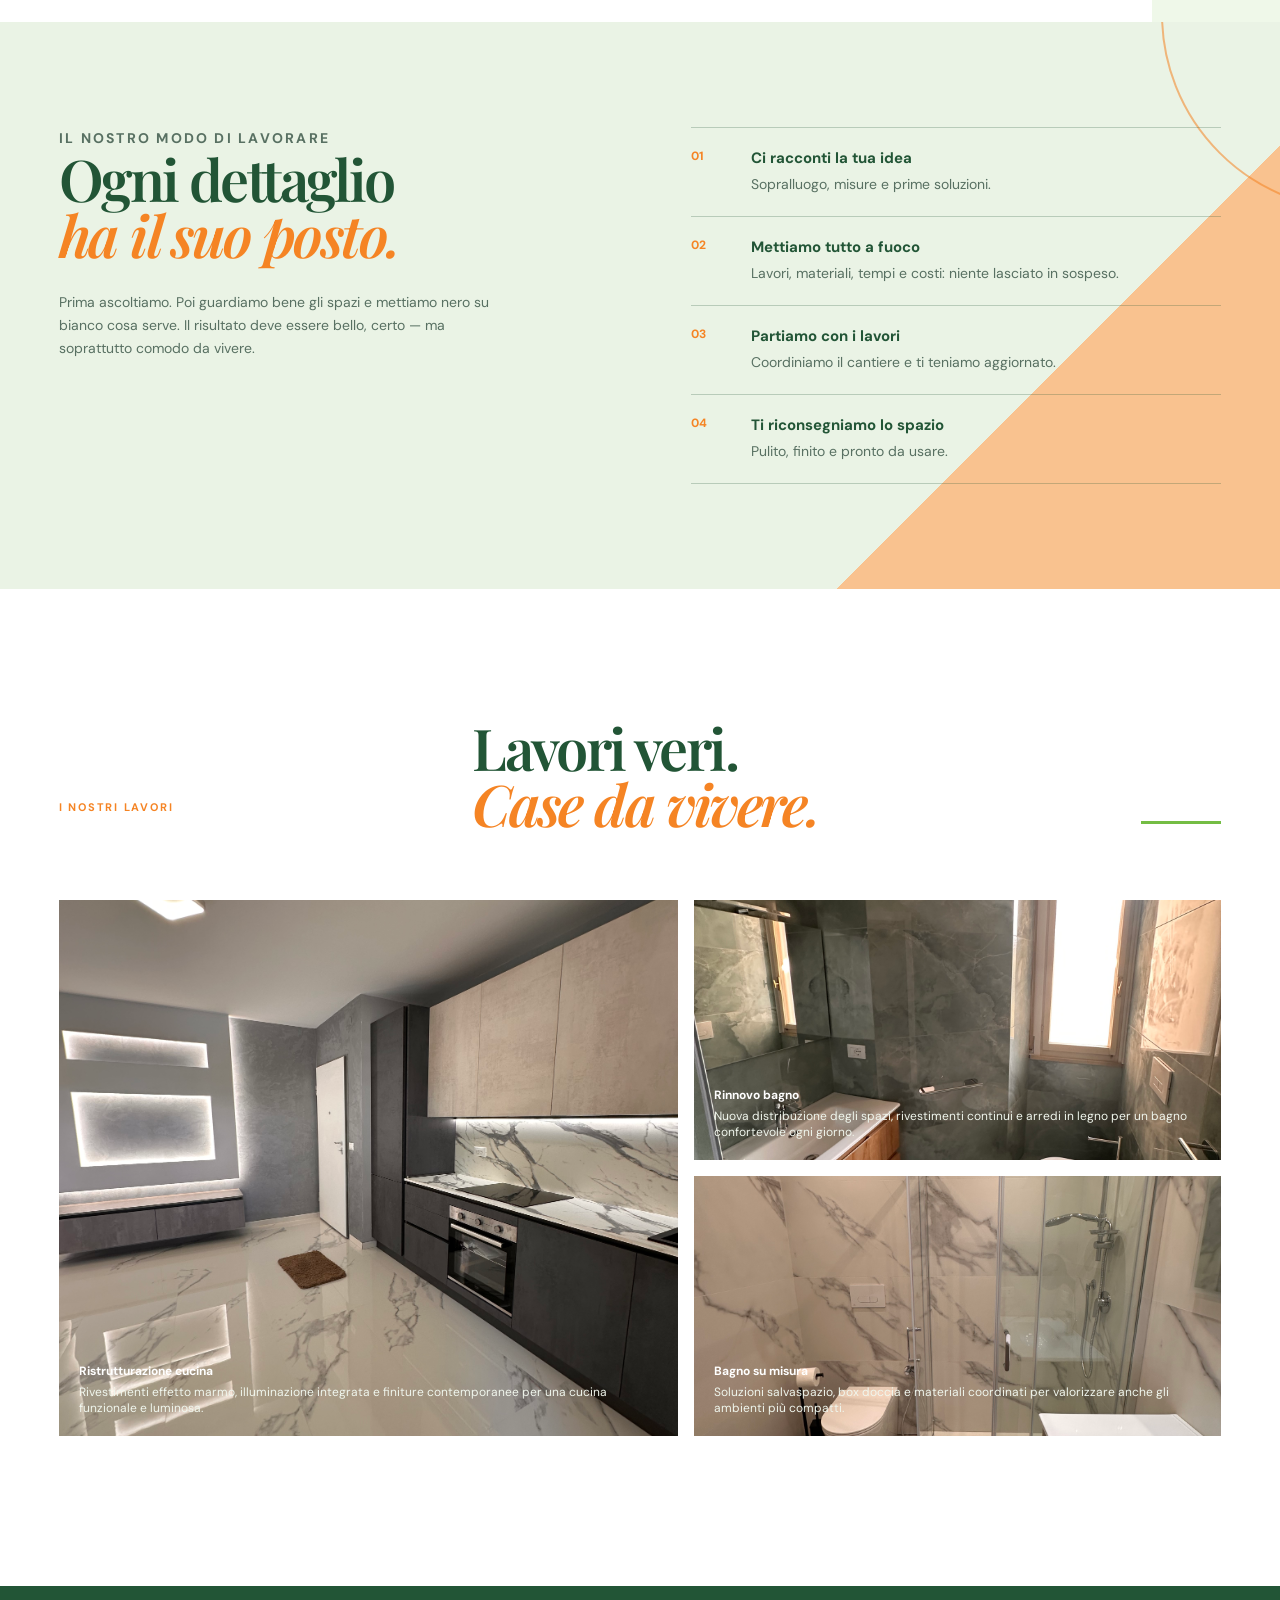
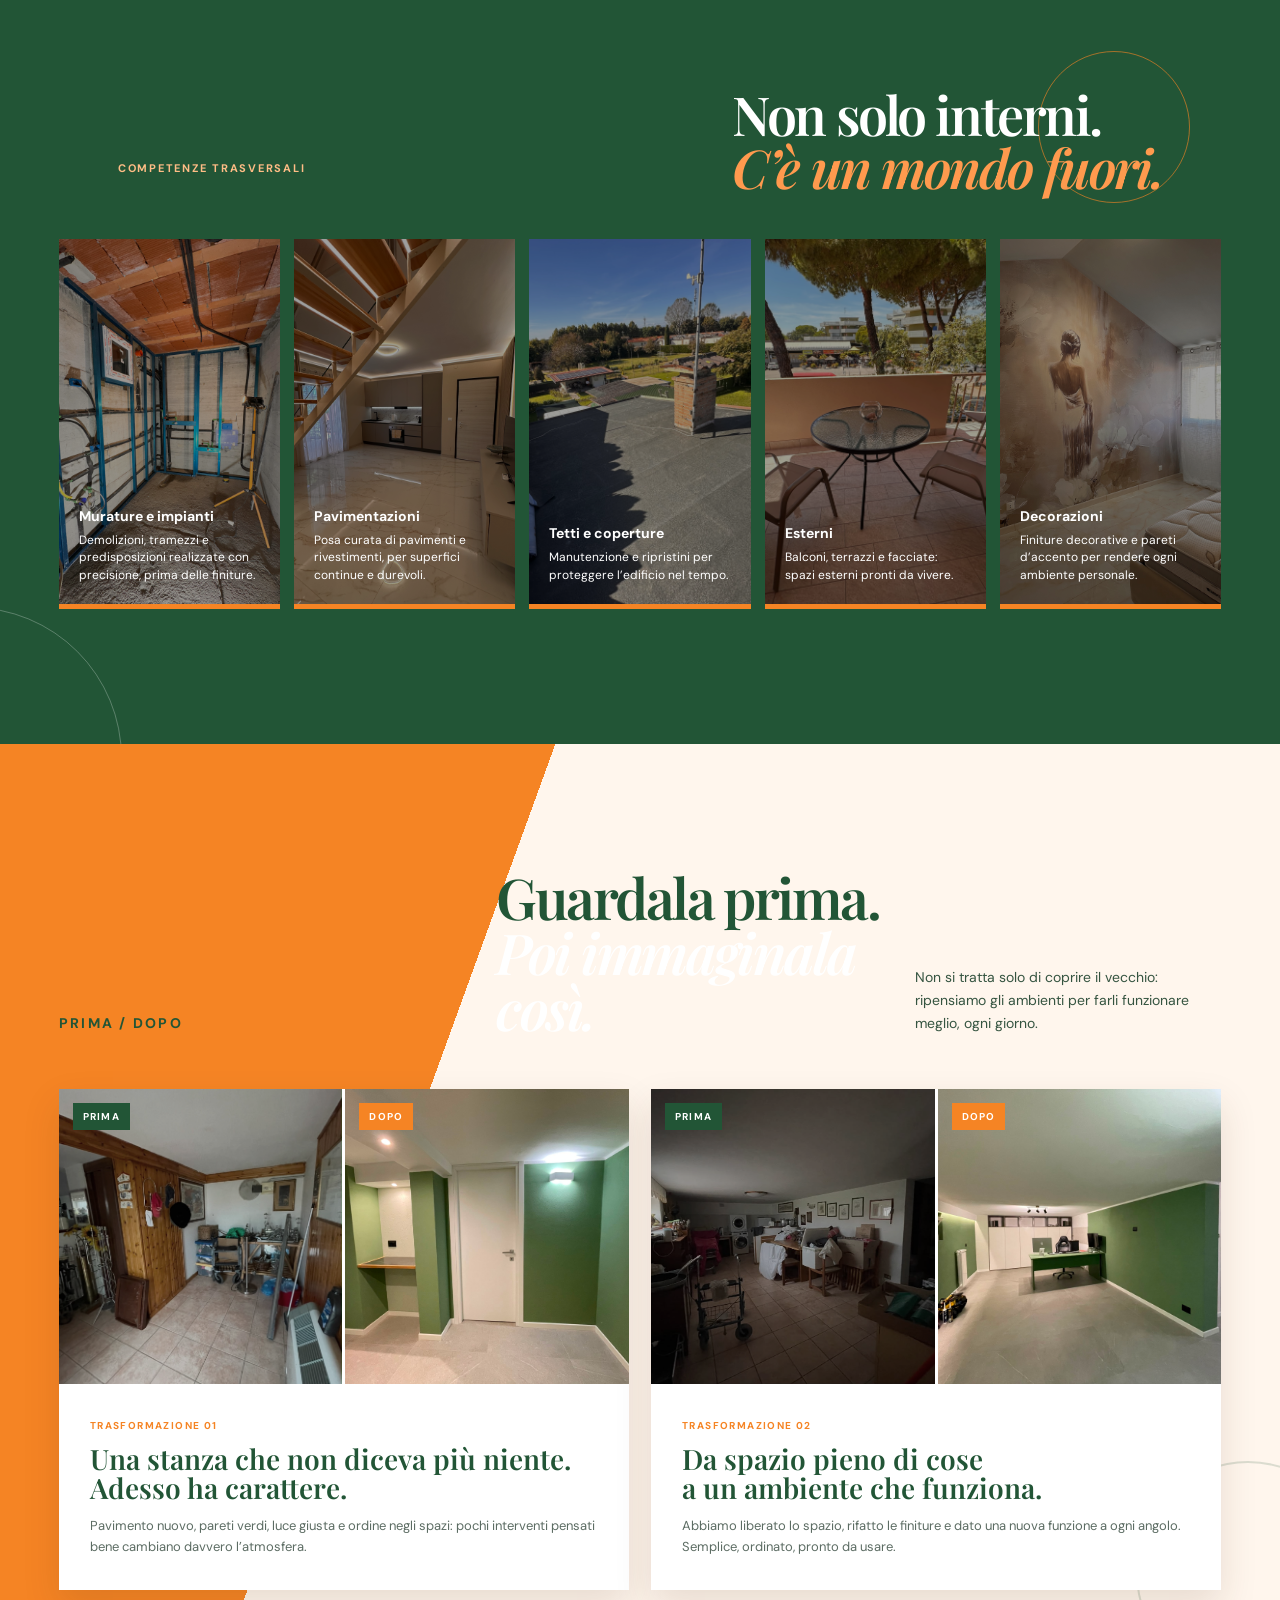
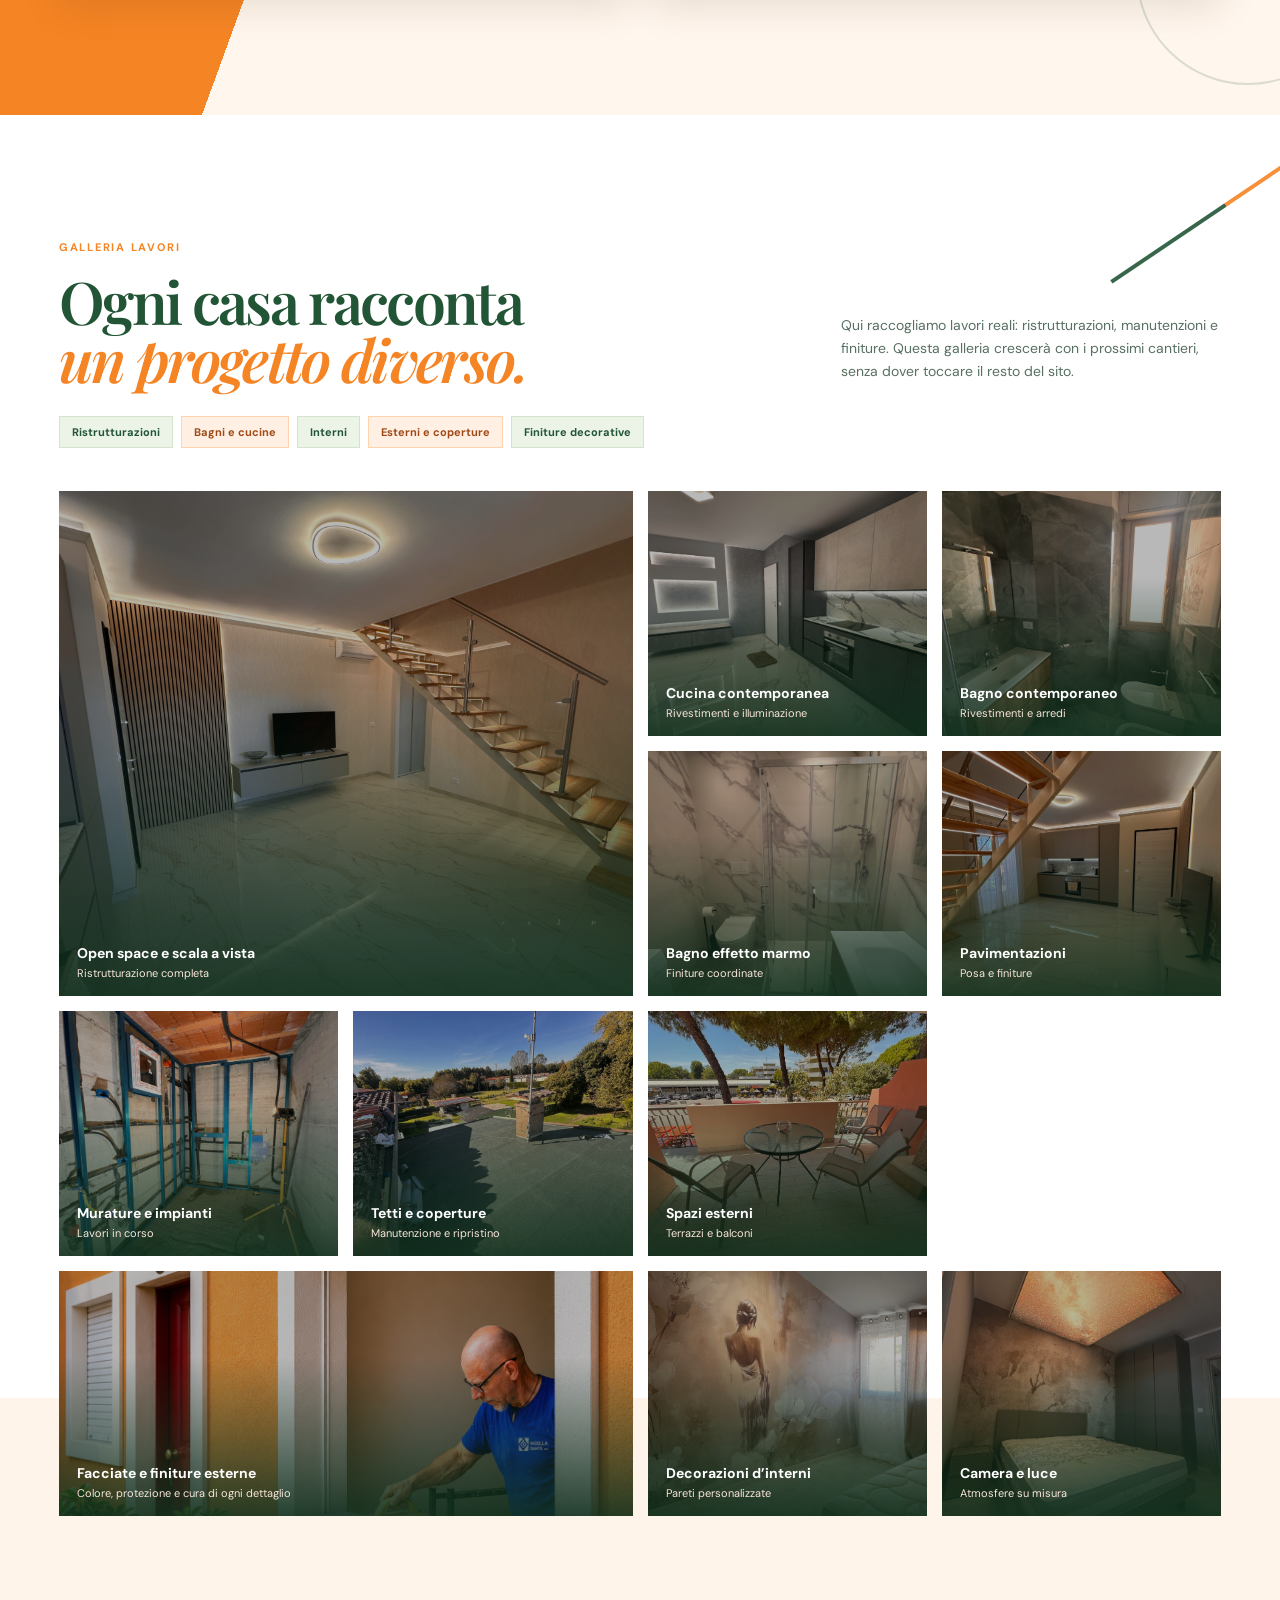
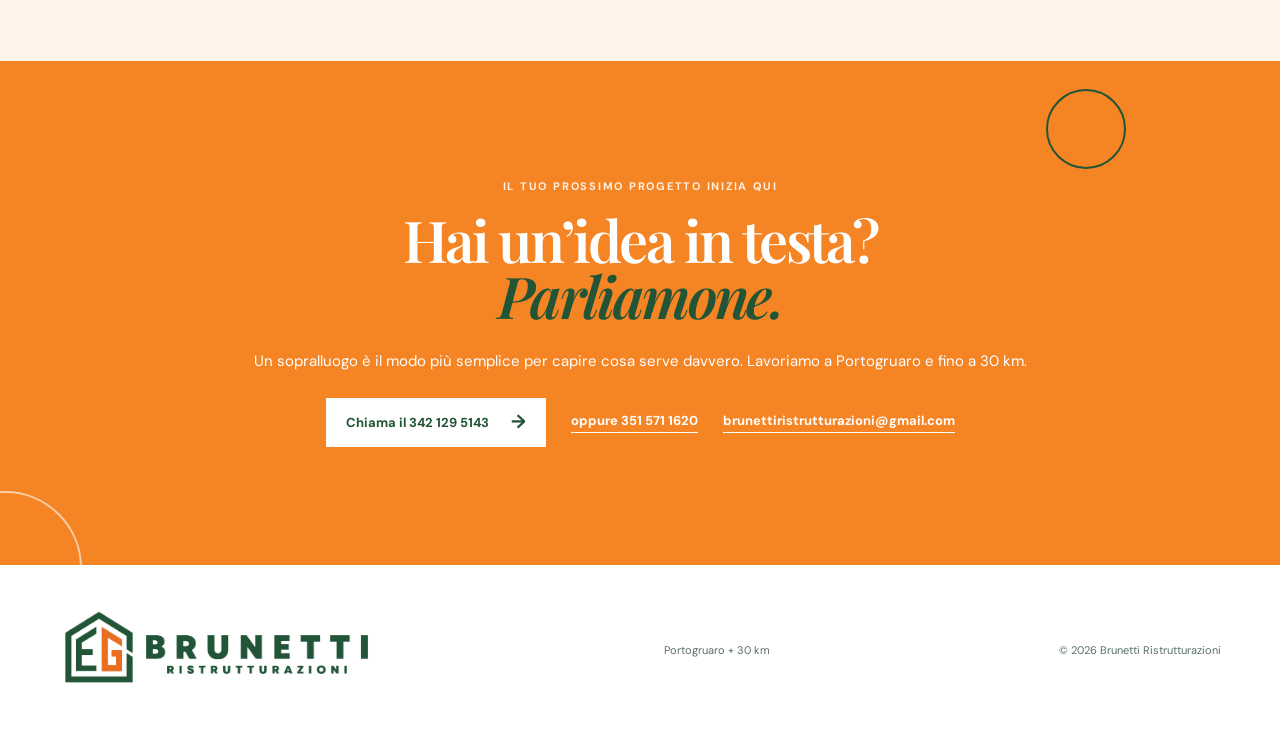
==== commit a658a51b: "Aggiorna logo, testi e animazioni" ====
--- a/index.html
+++ b/index.html
@@ -12,10 +12,11 @@
   <link rel="stylesheet" href="motion.css?v=2" />
   <link rel="stylesheet" href="portfolio.css?v=4" />
   <link rel="stylesheet" href="before-after.css?v=1" />
+  <link rel="stylesheet" href="wow.css?v=1" />
 </head>
 <body>
   <header class="site-header">
-    <a class="brand" href="#top" aria-label="Brunetti Ristrutturazioni, home"><img src="images/logo-brunetti.png" alt="Brunetti Ristrutturazioni" /></a>
+    <a class="brand" href="#top" aria-label="Brunetti Ristrutturazioni, home"><img src="images/logo-brunetti-2026.png?v=1" alt="Brunetti Ristrutturazioni" /></a>
     <button class="menu-toggle" aria-label="Apri il menu" aria-expanded="false">☰</button>
     <nav><a href="#servizi">Servizi</a><a href="#metodo">Il nostro metodo</a><a href="#galleria">Galleria lavori</a><a class="nav-cta" href="#contatti">Richiedi un sopralluogo</a></nav>
   </header>
@@ -25,31 +26,31 @@
       <div class="hero-copy">
         <p class="eyebrow">PORTOGRUARO E FINO A 30 KM</p>
         <h1>La tua casa,<br><em>come l’hai immaginata.</em></h1>
-        <p class="intro">Ristrutturazioni chiavi in mano e manutenzioni eseguite con cura, chiarezza e competenza. Dalla soluzione più essenziale al progetto più ricercato.</p>
+        <p class="intro">Hai in mente una casa diversa? Partiamo da lì. Ci occupiamo di ristrutturazioni complete e manutenzioni, con soluzioni concrete e un referente sempre presente.</p>
         <div class="hero-actions"><a class="button" href="#contatti">Parliamone insieme <span>→</span></a><a class="text-link" href="tel:+393421295143">Chiama ora</a></div>
       </div>
       <div class="hero-visual" aria-label="Ambiente ristrutturato con scala, illuminazione integrata e finiture contemporanee" style="position:relative;overflow:hidden"><img src="images/hero-ristrutturazione.jpeg?v=3" alt="Ristrutturazione di un soggiorno con scala e illuminazione integrata" style="position:absolute;inset:0;width:100%;height:100%;object-fit:cover;z-index:0" /><div class="visual-label" style="position:relative;z-index:1">Ristrutturazione abitazione</div></div>
     </section>
 
-    <section class="trust-strip" aria-label="Punti di forza"><p><strong>Un unico referente.</strong> Dall’idea alla consegna.</p><p><strong>Preventivi chiari.</strong> Senza sorprese.</p><p><strong>Lavori a regola d’arte.</strong> Sempre.</p></section>
+    <section class="trust-strip" aria-label="Punti di forza"><p><strong>Un solo referente.</strong> Dall’inizio alla consegna.</p><p><strong>Preventivo chiaro.</strong> Sai cosa facciamo e quanto costa.</p><p><strong>Lavori fatti bene.</strong> Quelli che restano nel tempo.</p></section>
 
     <section id="servizi" class="section services">
       <div class="section-heading"><p class="eyebrow">COSA FACCIAMO</p><h2>Spazi che funzionano.<br><em>Finiti bene.</em></h2></div>
       <div class="service-list service-list-supplies">
-        <article><span>01</span><h3>Ristrutturazioni<br>chiavi in mano</h3><p>Coordinamento completo del lavoro: demolizioni, impianti, finiture e consegna. Tu hai un solo interlocutore.</p></article>
-        <article><span>02</span><h3>Manutenzione<br>ordinaria</h3><p>Interventi puntuali per mantenere casa, condominio o attività sempre efficienti e in ordine.</p></article>
-        <article><span>03</span><h3>Manutenzione<br>straordinaria</h3><p>Soluzioni mirate per ripristini, adeguamenti e lavori che richiedono esperienza e organizzazione.</p></article>
-        <article><span>04</span><h3>Forniture e<br>finiture</h3><p>Arredi, cucine e infissi interni ed esterni coordinati al progetto e alle tue esigenze.</p></article>
+        <article><span>01</span><h3>Ristrutturazioni<br>chiavi in mano</h3><p>Ci occupiamo di tutto: demolizioni, impianti, cartongesso, pavimenti e finiture. Tu hai un riferimento unico, senza rincorrere dieci persone.</p></article>
+        <article><span>02</span><h3>Manutenzione<br>ordinaria</h3><p>Le piccole cose che, se fatte in tempo, evitano problemi più grandi e mantengono gli spazi in ordine.</p></article>
+        <article><span>03</span><h3>Manutenzione<br>straordinaria</h3><p>Interveniamo quando serve davvero: ripristini, impianti, adeguamenti e lavori più impegnativi.</p></article>
+        <article><span>04</span><h3>Forniture e<br>finiture</h3><p>Ti aiutiamo a scegliere e forniamo arredi, cucine e infissi interni ed esterni. Tutto deve stare bene insieme.</p></article>
       </div>
     </section>
 
     <section id="metodo" class="method-section">
-      <div class="method-copy"><p class="eyebrow">IL NOSTRO MODO DI LAVORARE</p><h2>Ogni dettaglio<br><em>ha il suo posto.</em></h2><p>Ascoltiamo le tue esigenze, valutiamo gli spazi e definiamo una soluzione proporzionata al tuo budget. Perché fare bene non significa necessariamente spendere di più: significa scegliere bene.</p></div>
-      <ol class="steps"><li><b>01</b><div><h3>Ci incontriamo</h3><p>Sopralluogo e ascolto delle esigenze.</p></div></li><li><b>02</b><div><h3>Definiamo il progetto</h3><p>Soluzione, materiali e preventivo trasparente.</p></div></li><li><b>03</b><div><h3>Realizziamo</h3><p>Gestione dei lavori e attenzione ai dettagli.</p></div></li><li><b>04</b><div><h3>Ti riconsegniamo casa</h3><p>Un ambiente pronto da vivere.</p></div></li></ol>
+      <div class="method-copy"><p class="eyebrow">IL NOSTRO MODO DI LAVORARE</p><h2>Ogni dettaglio<br><em>ha il suo posto.</em></h2><p>Prima ascoltiamo. Poi guardiamo bene gli spazi e mettiamo nero su bianco cosa serve. Il risultato deve essere bello, certo — ma soprattutto comodo da vivere.</p></div>
+      <ol class="steps"><li><b>01</b><div><h3>Ci racconti la tua idea</h3><p>Sopralluogo, misure e prime soluzioni.</p></div></li><li><b>02</b><div><h3>Mettiamo tutto a fuoco</h3><p>Lavori, materiali, tempi e costi: niente lasciato in sospeso.</p></div></li><li><b>03</b><div><h3>Partiamo con i lavori</h3><p>Coordiniamo il cantiere e ti teniamo aggiornato.</p></div></li><li><b>04</b><div><h3>Ti riconsegniamo lo spazio</h3><p>Pulito, finito e pronto da usare.</p></div></li></ol>
     </section>
 
     <section id="lavori" class="section work">
-      <div class="section-heading"><p class="eyebrow">I NOSTRI LAVORI</p><h2>Il risultato<br><em>parla per noi.</em></h2></div>
+      <div class="section-heading"><p class="eyebrow">I NOSTRI LAVORI</p><h2>Lavori veri.<br><em>Case da vivere.</em></h2></div>
       <div class="gallery">
         <article class="project project-one"><img src="images/cucina-illuminazione.jpeg?v=3" alt="Cucina ristrutturata con illuminazione integrata" style="position:absolute;inset:0;width:100%;height:100%;object-fit:cover;z-index:0" /><span style="position:relative;z-index:1">Ristrutturazione cucina</span><p style="position:relative;z-index:1">Rivestimenti effetto marmo, illuminazione integrata e finiture contemporanee per una cucina funzionale e luminosa.</p></article>
         <article class="project project-two"><img src="images/bagno-verde.jpeg?v=3" alt="Bagno ristrutturato con rivestimenti verdi" style="position:absolute;inset:0;width:100%;height:100%;object-fit:cover;z-index:0" /><span style="position:relative;z-index:1">Rinnovo bagno</span><p style="position:relative;z-index:1">Nuova distribuzione degli spazi, rivestimenti continui e arredi in legno per un bagno confortevole ogni giorno.</p></article>
@@ -58,7 +59,7 @@
     </section>
 
     <section class="portfolio-more" aria-label="Altri interventi realizzati">
-      <div class="portfolio-more-heading"><p class="eyebrow">COMPETENZE TRASVERSALI</p><h2>Non solo interni.<br><em>Ogni intervento, ben fatto.</em></h2></div>
+      <div class="portfolio-more-heading"><p class="eyebrow">COMPETENZE TRASVERSALI</p><h2>Non solo interni.<br><em>C’è un mondo fuori.</em></h2></div>
       <div class="more-grid">
         <article class="more-card"><img src="images/murature-impianti.jpeg" alt="Lavori di muratura e predisposizione impianti" /><span>Murature e impianti</span><p>Demolizioni, tramezzi e predisposizioni realizzate con precisione, prima delle finiture.</p></article>
         <article class="more-card"><img src="images/pavimentazioni.jpeg" alt="Pavimentazione interna e illuminazione" /><span>Pavimentazioni</span><p>Posa curata di pavimenti e rivestimenti, per superfici continue e durevoli.</p></article>
@@ -69,21 +70,21 @@
     </section>
 
     <section class="before-after" aria-label="Trasformazioni prima e dopo">
-      <div class="before-after-heading"><p class="eyebrow">PRIMA / DOPO</p><h2>Quando uno spazio<br><em>cambia davvero.</em></h2><p>Non copriamo semplicemente il vecchio: ripensiamo gli ambienti per farli funzionare meglio, oggi e domani.</p></div>
+      <div class="before-after-heading"><p class="eyebrow">PRIMA / DOPO</p><h2>Guardala prima.<br><em>Poi immaginala così.</em></h2><p>Non si tratta solo di coprire il vecchio: ripensiamo gli ambienti per farli funzionare meglio, ogni giorno.</p></div>
       <div class="transformation-grid">
         <article class="transformation">
           <div class="comparison">
             <figure><img src="images/prima-spazio-legno.jpg" alt="Ambiente prima della ristrutturazione" /><figcaption>Prima</figcaption></figure>
             <figure><img src="images/dopo-spazio-verde.jpg" alt="Ambiente rinnovato con finiture verdi" /><figcaption>Dopo</figcaption></figure>
           </div>
-          <div class="transformation-copy"><span>TRASFORMAZIONE 01</span><h3>Da ambiente datato<br>a spazio che accoglie.</h3><p>Nuovi rivestimenti, pareti a contrasto e illuminazione: ogni scelta lavora per dare ordine, carattere e una nuova energia allo spazio.</p></div>
+          <div class="transformation-copy"><span>TRASFORMAZIONE 01</span><h3>Una stanza che non diceva più niente.<br>Adesso ha carattere.</h3><p>Pavimento nuovo, pareti verdi, luce giusta e ordine negli spazi: pochi interventi pensati bene cambiano davvero l’atmosfera.</p></div>
         </article>
         <article class="transformation">
           <div class="comparison">
             <figure><img src="images/prima-spazio-ufficio.jpg" alt="Ambiente prima dell'intervento" /><figcaption>Prima</figcaption></figure>
             <figure><img src="images/dopo-spazio-ufficio.jpg" alt="Ufficio rinnovato dopo l'intervento" /><figcaption>Dopo</figcaption></figure>
           </div>
-          <div class="transformation-copy"><span>TRASFORMAZIONE 02</span><h3>Più ordine. Più luce.<br>Più possibilità.</h3><p>Un ambiente ripensato per lavorare e vivere meglio, con pavimentazione continua, finiture pulite e colori che definiscono le zone.</p></div>
+          <div class="transformation-copy"><span>TRASFORMAZIONE 02</span><h3>Da spazio pieno di cose<br>a un ambiente che funziona.</h3><p>Abbiamo liberato lo spazio, rifatto le finiture e dato una nuova funzione a ogni angolo. Semplice, ordinato, pronto da usare.</p></div>
         </article>
       </div>
     </section>
@@ -91,7 +92,7 @@
     <section id="galleria" class="full-portfolio">
       <div class="full-portfolio-intro">
         <div><p class="eyebrow">GALLERIA LAVORI</p><h2>Ogni casa racconta<br><em>un progetto diverso.</em></h2></div>
-        <p>Qui raccogliamo le nostre ristrutturazioni, manutenzioni e finiture. È una sezione pensata per crescere: ogni nuovo lavoro potrà essere aggiunto qui, senza modificare il resto del sito.</p>
+        <p>Qui raccogliamo lavori reali: ristrutturazioni, manutenzioni e finiture. Questa galleria crescerà con i prossimi cantieri, senza dover toccare il resto del sito.</p>
       </div>
       <div class="gallery-legend"><span>Ristrutturazioni</span><span>Bagni e cucine</span><span>Interni</span><span>Esterni e coperture</span><span>Finiture decorative</span></div>
       <div class="full-grid">
@@ -110,9 +111,9 @@
       </div>
     </section>
 
-    <section id="contatti" class="contact-section"><p class="eyebrow">IL TUO PROSSIMO PROGETTO INIZIA QUI</p><h2>Raccontaci cosa<br><em>vuoi trasformare.</em></h2><p>Operiamo a Portogruaro e nel raggio di 30 km.</p><div class="contact-actions"><a class="button light" href="tel:+393421295143">Chiama il 342 129 5143 <span>→</span></a><a class="phone-link" href="tel:+393515711620">oppure 351 571 1620</a><a class="phone-link" href="mailto:brunettiristrutturazioni@gmail.com">brunettiristrutturazioni@gmail.com</a></div></section>
+    <section id="contatti" class="contact-section"><p class="eyebrow">IL TUO PROSSIMO PROGETTO INIZIA QUI</p><h2>Hai un’idea in testa?<br><em>Parliamone.</em></h2><p>Un sopralluogo è il modo più semplice per capire cosa serve davvero. Lavoriamo a Portogruaro e fino a 30 km.</p><div class="contact-actions"><a class="button light" href="tel:+393421295143">Chiama il 342 129 5143 <span>→</span></a><a class="phone-link" href="tel:+393515711620">oppure 351 571 1620</a><a class="phone-link" href="mailto:brunettiristrutturazioni@gmail.com">brunettiristrutturazioni@gmail.com</a></div></section>
   </main>
-  <footer><a class="brand" href="#top"><img src="images/logo-brunetti.png" alt="Brunetti Ristrutturazioni" /></a><p>Portogruaro + 30 km</p><p>© <span id="year"></span> Brunetti Ristrutturazioni</p></footer>
+  <footer><a class="brand" href="#top"><img src="images/logo-brunetti-2026.png?v=1" alt="Brunetti Ristrutturazioni" /></a><p>Portogruaro + 30 km</p><p>© <span id="year"></span> Brunetti Ristrutturazioni</p></footer>
   <script>document.getElementById('year').textContent = new Date().getFullYear(); const b=document.querySelector('.menu-toggle'),n=document.querySelector('nav');b.addEventListener('click',()=>{n.classList.toggle('open');b.setAttribute('aria-expanded',n.classList.contains('open'))});</script>
 </body>
 </html>
--- a/wow.css
+++ b/wow.css
@@ -0,0 +1,53 @@
+/* Movimento leggero: dà energia al sito senza togliere spazio ai lavori. */
+:root { --brand-green: #225536; --brand-orange: #f58424; }
+
+.site-header { height: 142px; transition: box-shadow .35s ease, background .35s ease; }
+.site-header .brand { display: flex; align-items: center; }
+.site-header .brand img { width: 410px; max-height: 128px; height: auto; filter: drop-shadow(0 9px 16px rgba(20, 64, 40, .10)); transition: transform .35s ease; }
+.site-header .brand:hover img { transform: translateY(-2px) scale(1.015); }
+footer .brand img { width: 315px; max-height: 98px; height: auto; }
+
+.hero::before { animation: orbit 11s ease-in-out infinite; }
+.hero::after { animation: orbit-reverse 9s ease-in-out infinite; }
+.hero-visual { box-shadow: -24px 24px 0 rgba(245, 132, 36, .14); }
+.hero-visual::after { content: ''; position: absolute; z-index: 2; right: -30px; top: 30px; width: 116px; height: 9px; background: linear-gradient(90deg, var(--brand-orange) 0 52%, #7bbf4a 52% 100%); transform: rotate(-38deg); box-shadow: 0 16px 0 var(--brand-green), 0 32px 0 var(--brand-orange); animation: color-stroke 6s ease-in-out infinite; }
+.hero-visual img { transition: transform 1.1s cubic-bezier(.2,.8,.2,1); }
+.hero-visual:hover img { transform: scale(1.045); }
+.button { transition: transform .25s ease, box-shadow .25s ease, background .25s ease; }
+.button:hover { transform: translateY(-3px); box-shadow: 0 14px 24px rgba(34, 85, 54, .18); }
+
+.trust-strip p { transition: transform .25s ease, color .25s ease; }
+.trust-strip p:hover { transform: translateY(-3px); color: #fff; }
+.service-list article, .more-card, .transformation, .full-card { transition: transform .35s cubic-bezier(.2,.8,.2,1), box-shadow .35s ease; }
+.service-list article:hover, .more-card:hover, .transformation:hover { transform: translateY(-7px); }
+.more-card:hover { box-shadow: 0 20px 35px rgba(0, 0, 0, .22); }
+.more-card img { transition: transform .7s cubic-bezier(.2,.8,.2,1), filter .4s ease; }
+.more-card:hover img { transform: scale(1.07); filter: brightness(.73); }
+.portfolio-more { position: relative; overflow: hidden; }
+.portfolio-more::before, .portfolio-more::after { content: ''; position: absolute; pointer-events: none; border: 1px solid rgba(255, 255, 255, .26); border-radius: 50%; }
+.portfolio-more::before { width: 300px; height: 300px; left: -180px; bottom: -165px; animation: breathe 7s ease-in-out infinite; }
+.portfolio-more::after { width: 150px; height: 150px; right: 7%; top: 65px; border-color: rgba(245, 132, 36, .62); animation: breathe 6s 1s ease-in-out infinite; }
+.portfolio-more-heading, .portfolio-more .more-grid { position: relative; z-index: 1; }
+.before-after { position: relative; overflow: hidden; }
+.before-after::after { content: ''; position: absolute; width: 220px; height: 220px; border: 2px solid rgba(34, 85, 54, .16); border-radius: 50%; right: -80px; bottom: 30px; animation: breathe 8s ease-in-out infinite; }
+.before-after-heading, .transformation-grid { position: relative; z-index: 1; }
+.full-portfolio { position: relative; overflow: hidden; }
+.full-portfolio::before { content: ''; position: absolute; width: 250px; height: 4px; background: linear-gradient(90deg, var(--brand-green) 0 55%, var(--brand-orange) 55% 100%); right: -60px; top: 95px; transform: rotate(-34deg); opacity: .9; }
+
+@keyframes orbit { 50% { transform: translate(-14px, 17px) rotate(11deg); } }
+@keyframes orbit-reverse { 50% { transform: translate(14px, -12px) rotate(-12deg); } }
+@keyframes breathe { 50% { transform: scale(1.12); opacity: .55; } }
+@keyframes color-stroke { 50% { transform: rotate(-34deg) translate(-8px, 8px); } }
+
+@media (max-width: 960px) { .site-header .brand img { width: 330px; max-height: 104px; } }
+@media (max-width: 760px) {
+  .site-header { height: 96px; }
+  .site-header .brand img { width: 228px; max-height: 72px; }
+  footer .brand img { width: 245px; max-height: 77px; }
+  .hero-visual { box-shadow: -12px 15px 0 rgba(245, 132, 36, .13); }
+  .hero-visual::after { width: 78px; right: -27px; top: 17px; }
+  .full-portfolio::before { top: 42px; right: -115px; }
+}
+@media (prefers-reduced-motion: reduce) {
+  *, *::before, *::after { animation-duration: .01ms !important; animation-iteration-count: 1 !important; scroll-behavior: auto !important; transition-duration: .01ms !important; }
+}
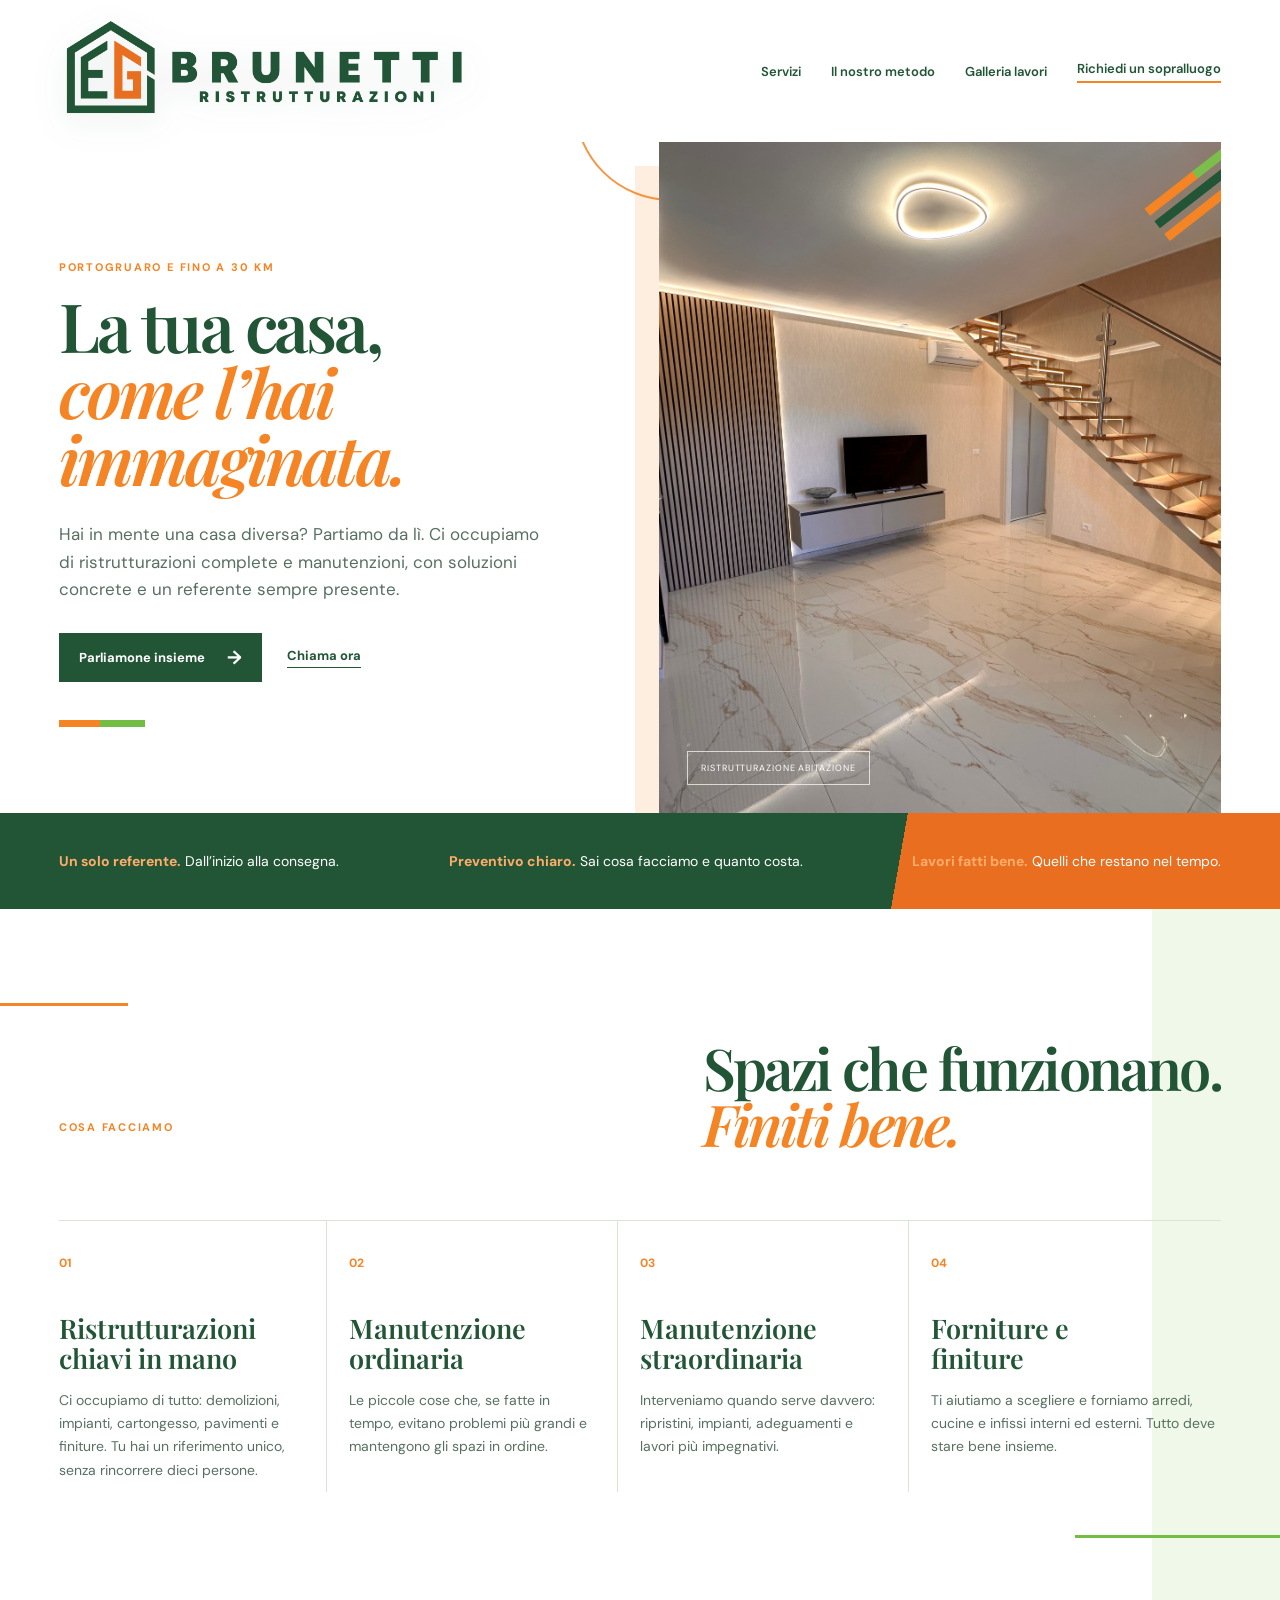
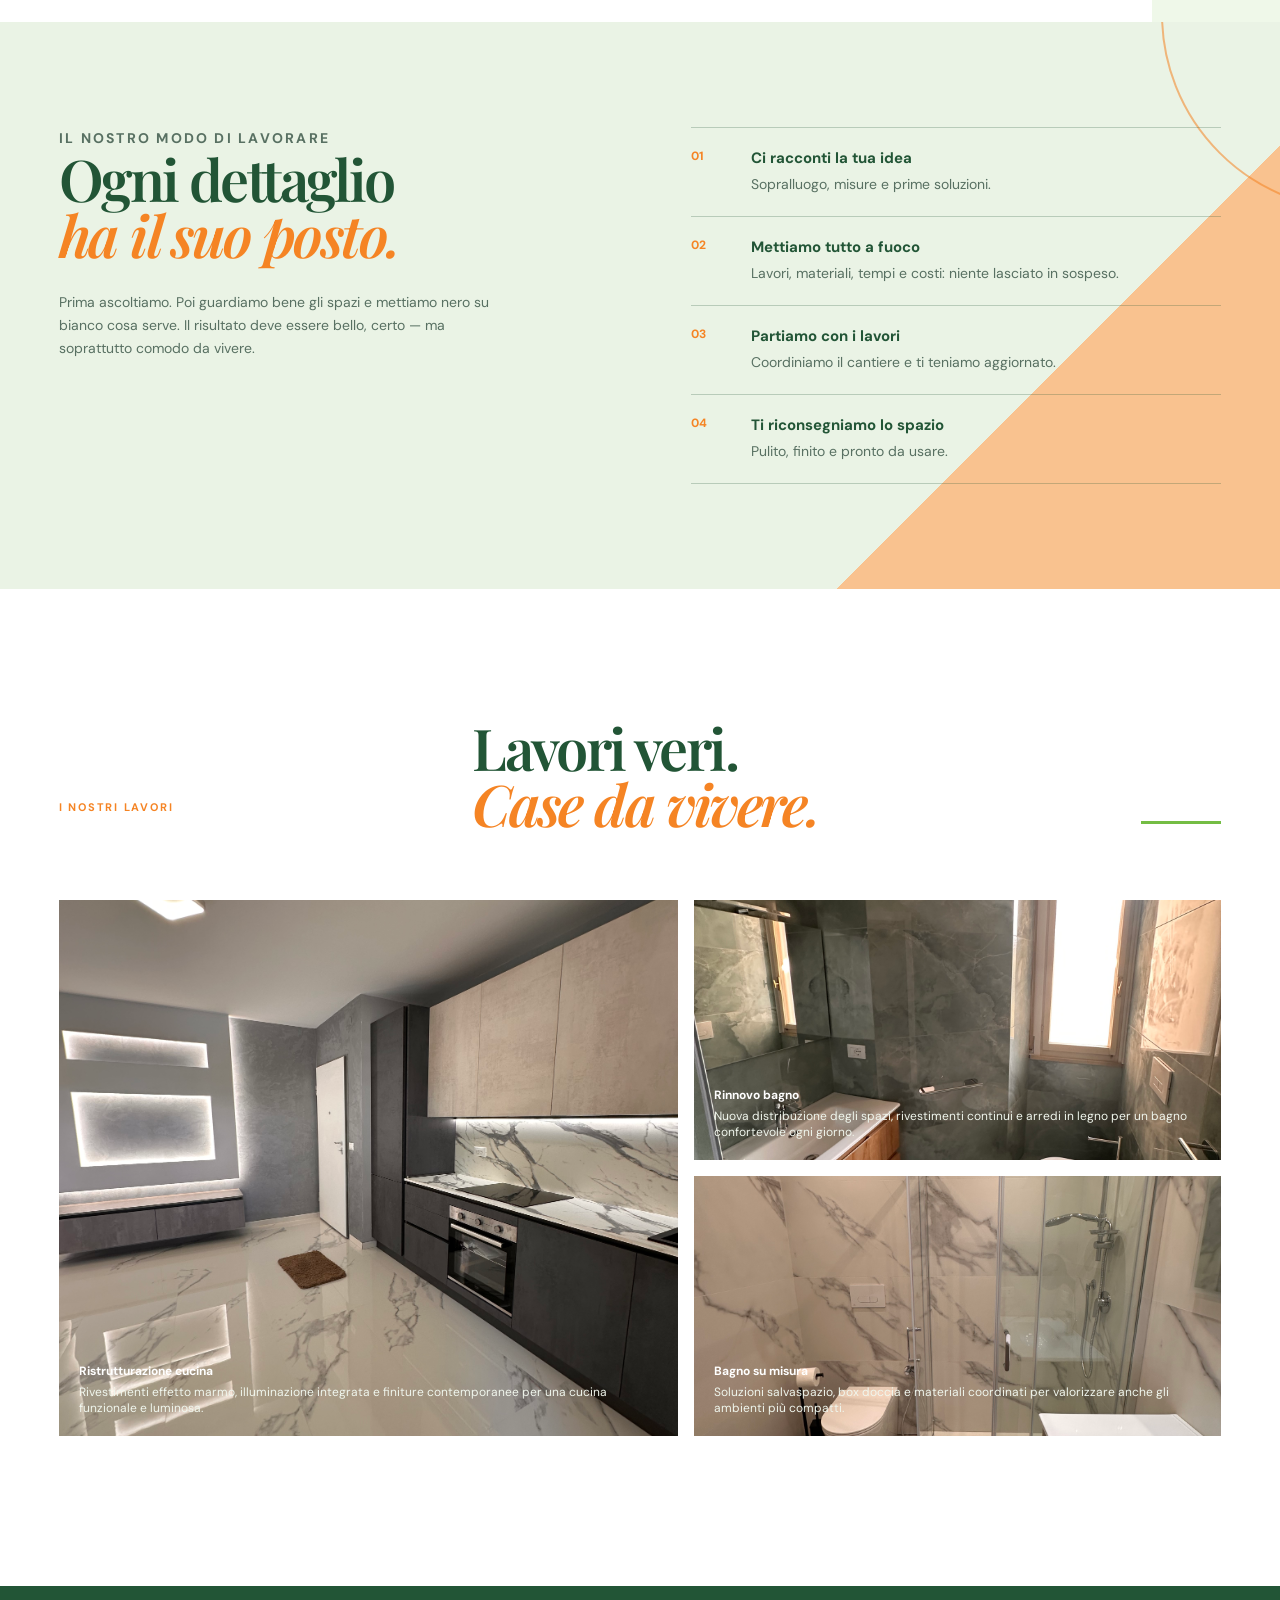
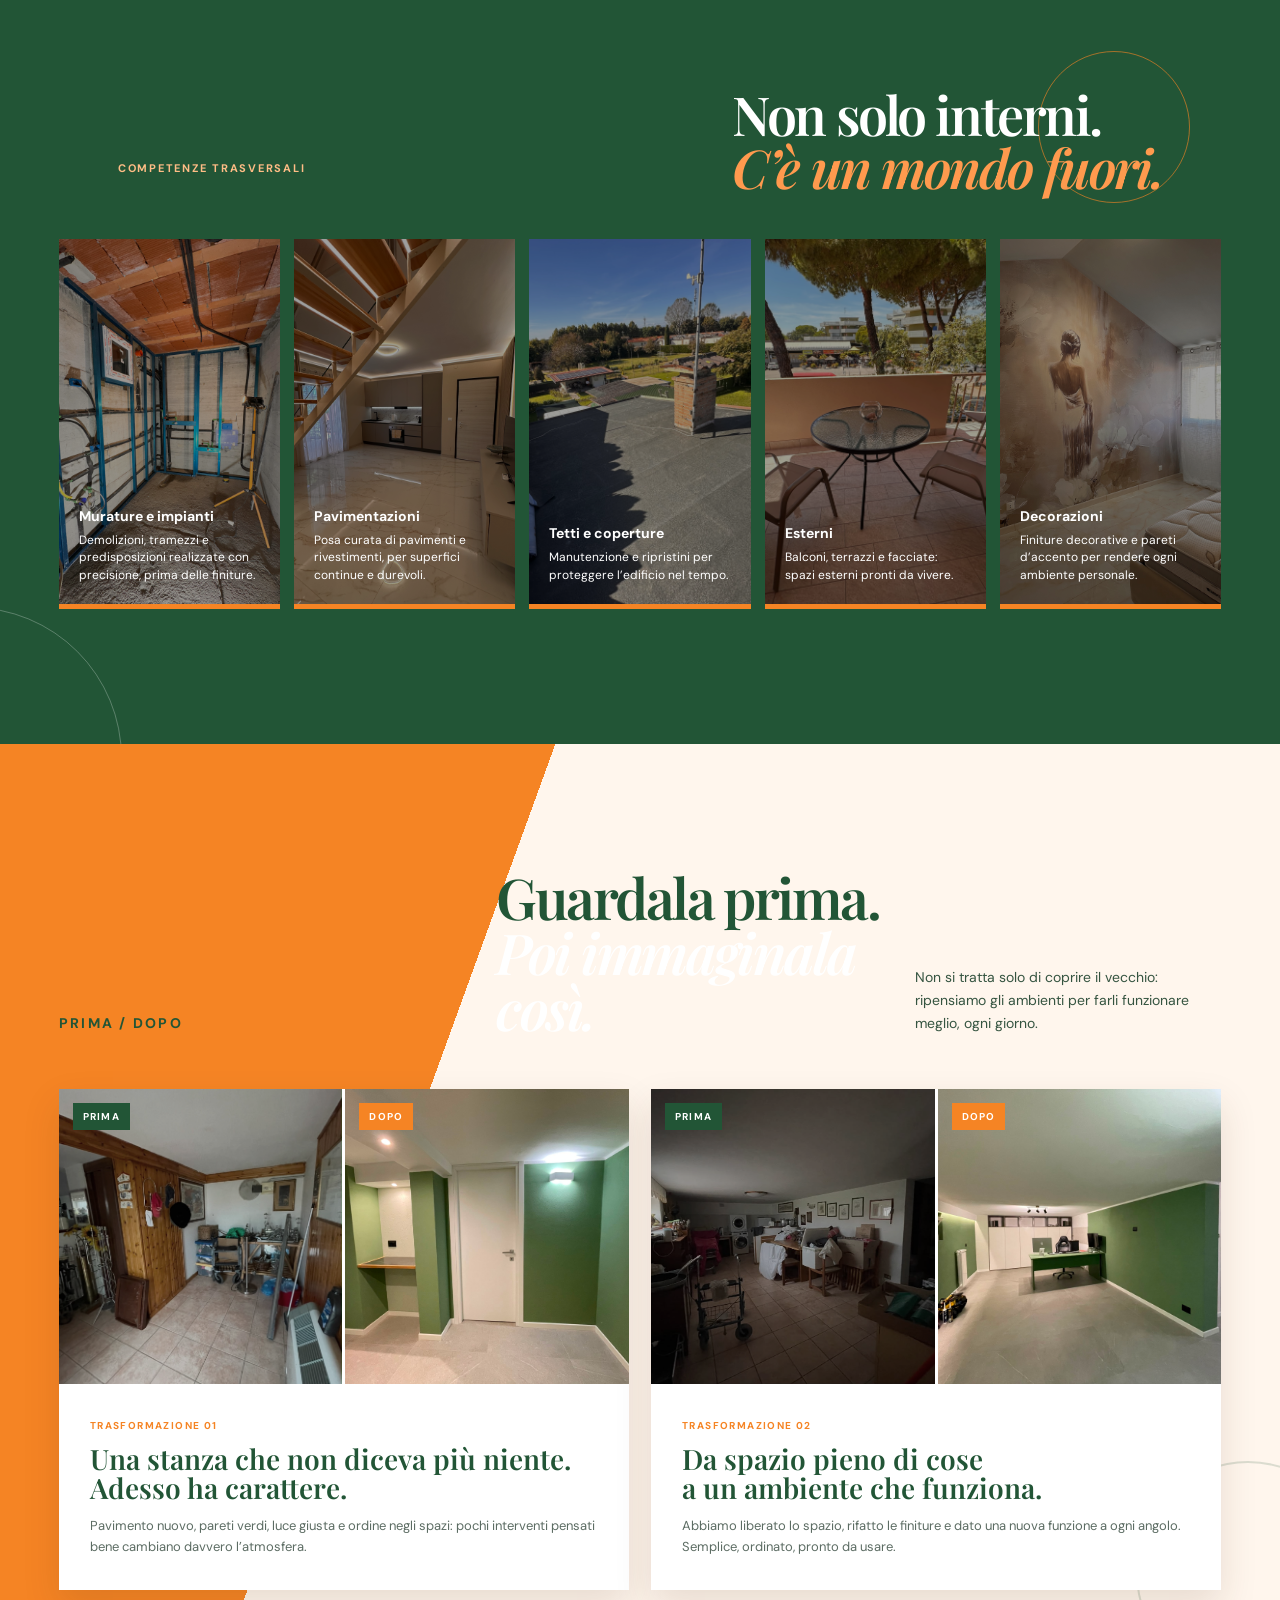
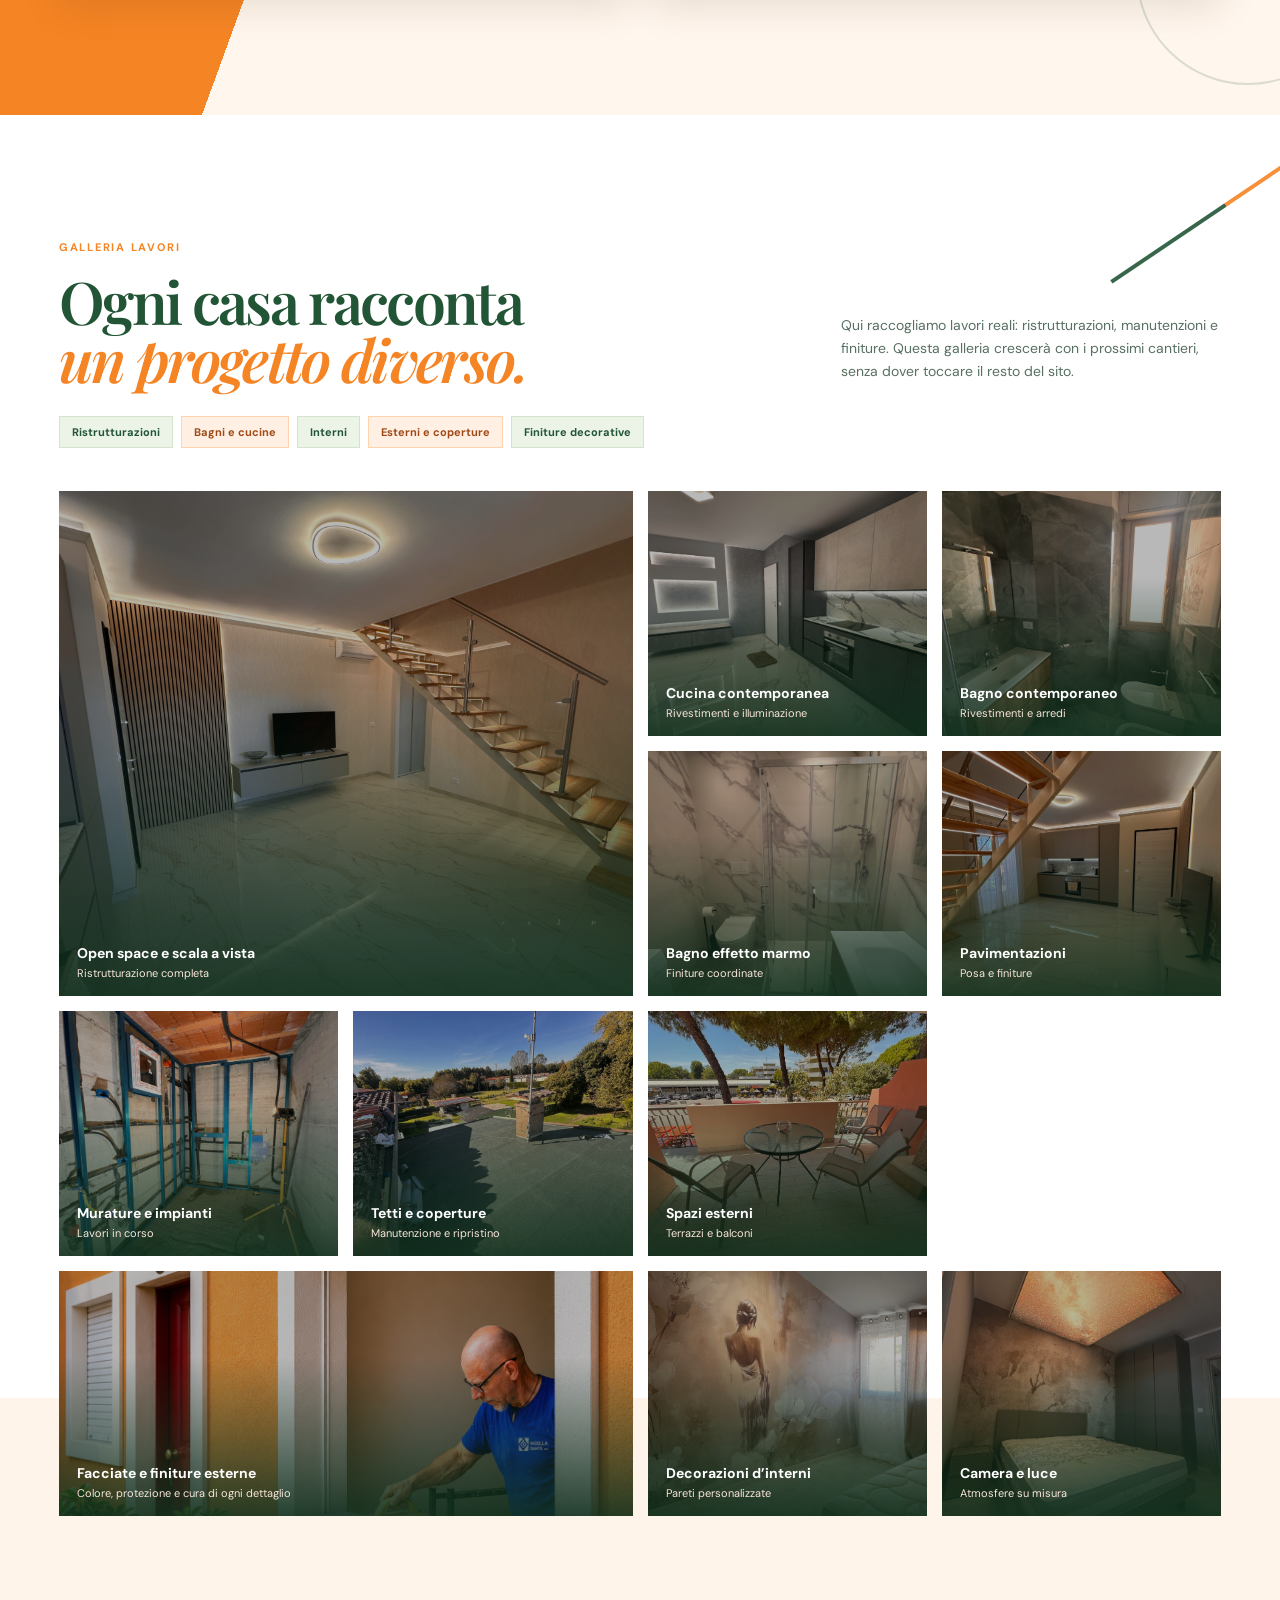
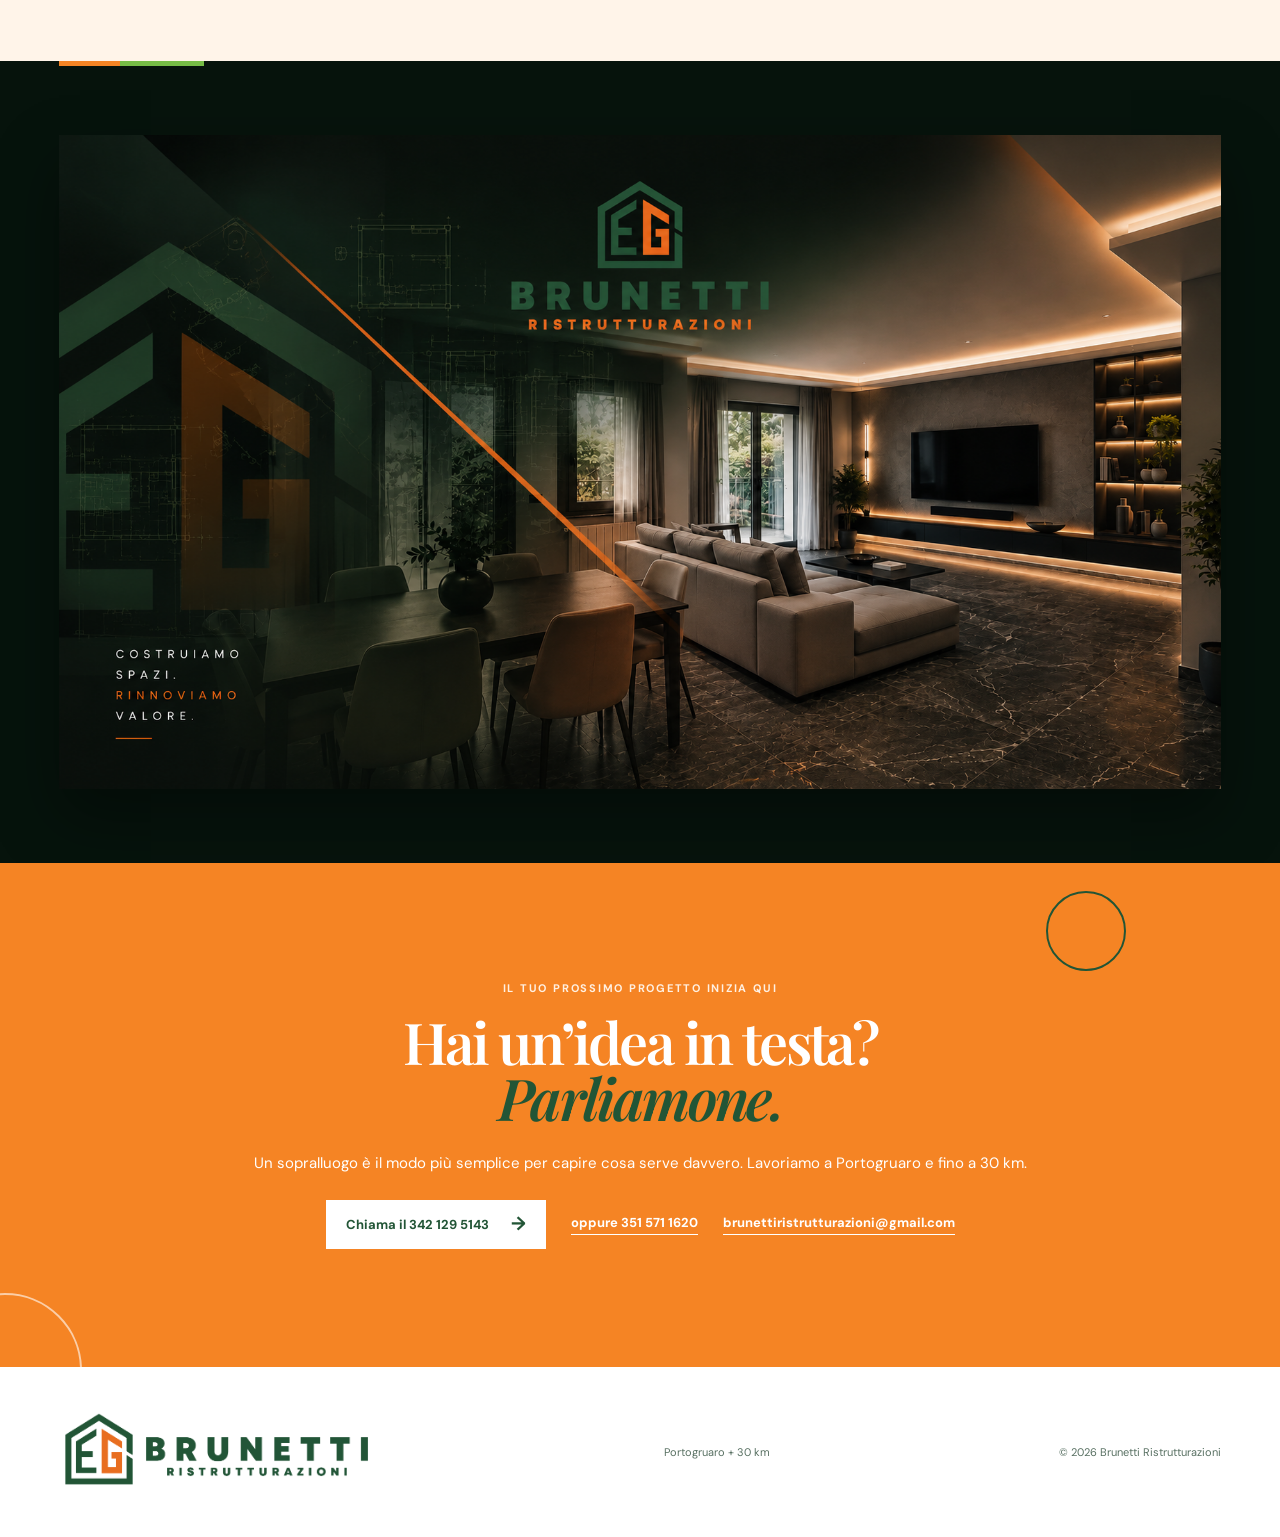
==== commit a73a9a78: "Aggiunge sezione manifesto visiva" ====
--- a/index.html
+++ b/index.html
@@ -111,6 +111,10 @@
       </div>
     </section>
 
+    <section class="brand-film" aria-label="Brunetti Ristrutturazioni: costruiamo spazi, rinnoviamo valore">
+      <img src="images/manifesto-brunetti.png?v=1" alt="Rendering Brunetti Ristrutturazioni di un ambiente contemporaneo con il messaggio Costruiamo spazi, rinnoviamo valore" />
+    </section>
+
     <section id="contatti" class="contact-section"><p class="eyebrow">IL TUO PROSSIMO PROGETTO INIZIA QUI</p><h2>Hai un’idea in testa?<br><em>Parliamone.</em></h2><p>Un sopralluogo è il modo più semplice per capire cosa serve davvero. Lavoriamo a Portogruaro e fino a 30 km.</p><div class="contact-actions"><a class="button light" href="tel:+393421295143">Chiama il 342 129 5143 <span>→</span></a><a class="phone-link" href="tel:+393515711620">oppure 351 571 1620</a><a class="phone-link" href="mailto:brunettiristrutturazioni@gmail.com">brunettiristrutturazioni@gmail.com</a></div></section>
   </main>
   <footer><a class="brand" href="#top"><img src="images/logo-brunetti-2026.png?v=1" alt="Brunetti Ristrutturazioni" /></a><p>Portogruaro + 30 km</p><p>© <span id="year"></span> Brunetti Ristrutturazioni</p></footer>
--- a/wow.css
+++ b/wow.css
@@ -34,6 +34,11 @@
 .full-portfolio { position: relative; overflow: hidden; }
 .full-portfolio::before { content: ''; position: absolute; width: 250px; height: 4px; background: linear-gradient(90deg, var(--brand-green) 0 55%, var(--brand-orange) 55% 100%); right: -60px; top: 95px; transform: rotate(-34deg); opacity: .9; }
 
+.brand-film { position: relative; overflow: hidden; max-width: none; padding: 74px 4.6vw; background: #06130c; }
+.brand-film::before { content: ''; position: absolute; z-index: 1; top: 0; left: 4.6vw; width: 145px; height: 5px; background: linear-gradient(90deg, var(--brand-orange) 0 42%, #76bc46 42% 100%); }
+.brand-film img { display: block; width: min(100%, 1550px); margin: 0 auto; box-shadow: 0 28px 60px rgba(0, 0, 0, .38); transition: transform .8s cubic-bezier(.2,.8,.2,1); }
+.brand-film:hover img { transform: scale(1.015); }
+
 @keyframes orbit { 50% { transform: translate(-14px, 17px) rotate(11deg); } }
 @keyframes orbit-reverse { 50% { transform: translate(14px, -12px) rotate(-12deg); } }
 @keyframes breathe { 50% { transform: scale(1.12); opacity: .55; } }
@@ -47,6 +52,8 @@
   .hero-visual { box-shadow: -12px 15px 0 rgba(245, 132, 36, .13); }
   .hero-visual::after { width: 78px; right: -27px; top: 17px; }
   .full-portfolio::before { top: 42px; right: -115px; }
+  .brand-film { padding: 48px 0; }
+  .brand-film::before { left: 7vw; }
 }
 @media (prefers-reduced-motion: reduce) {
   *, *::before, *::after { animation-duration: .01ms !important; animation-iteration-count: 1 !important; scroll-behavior: auto !important; transition-duration: .01ms !important; }
